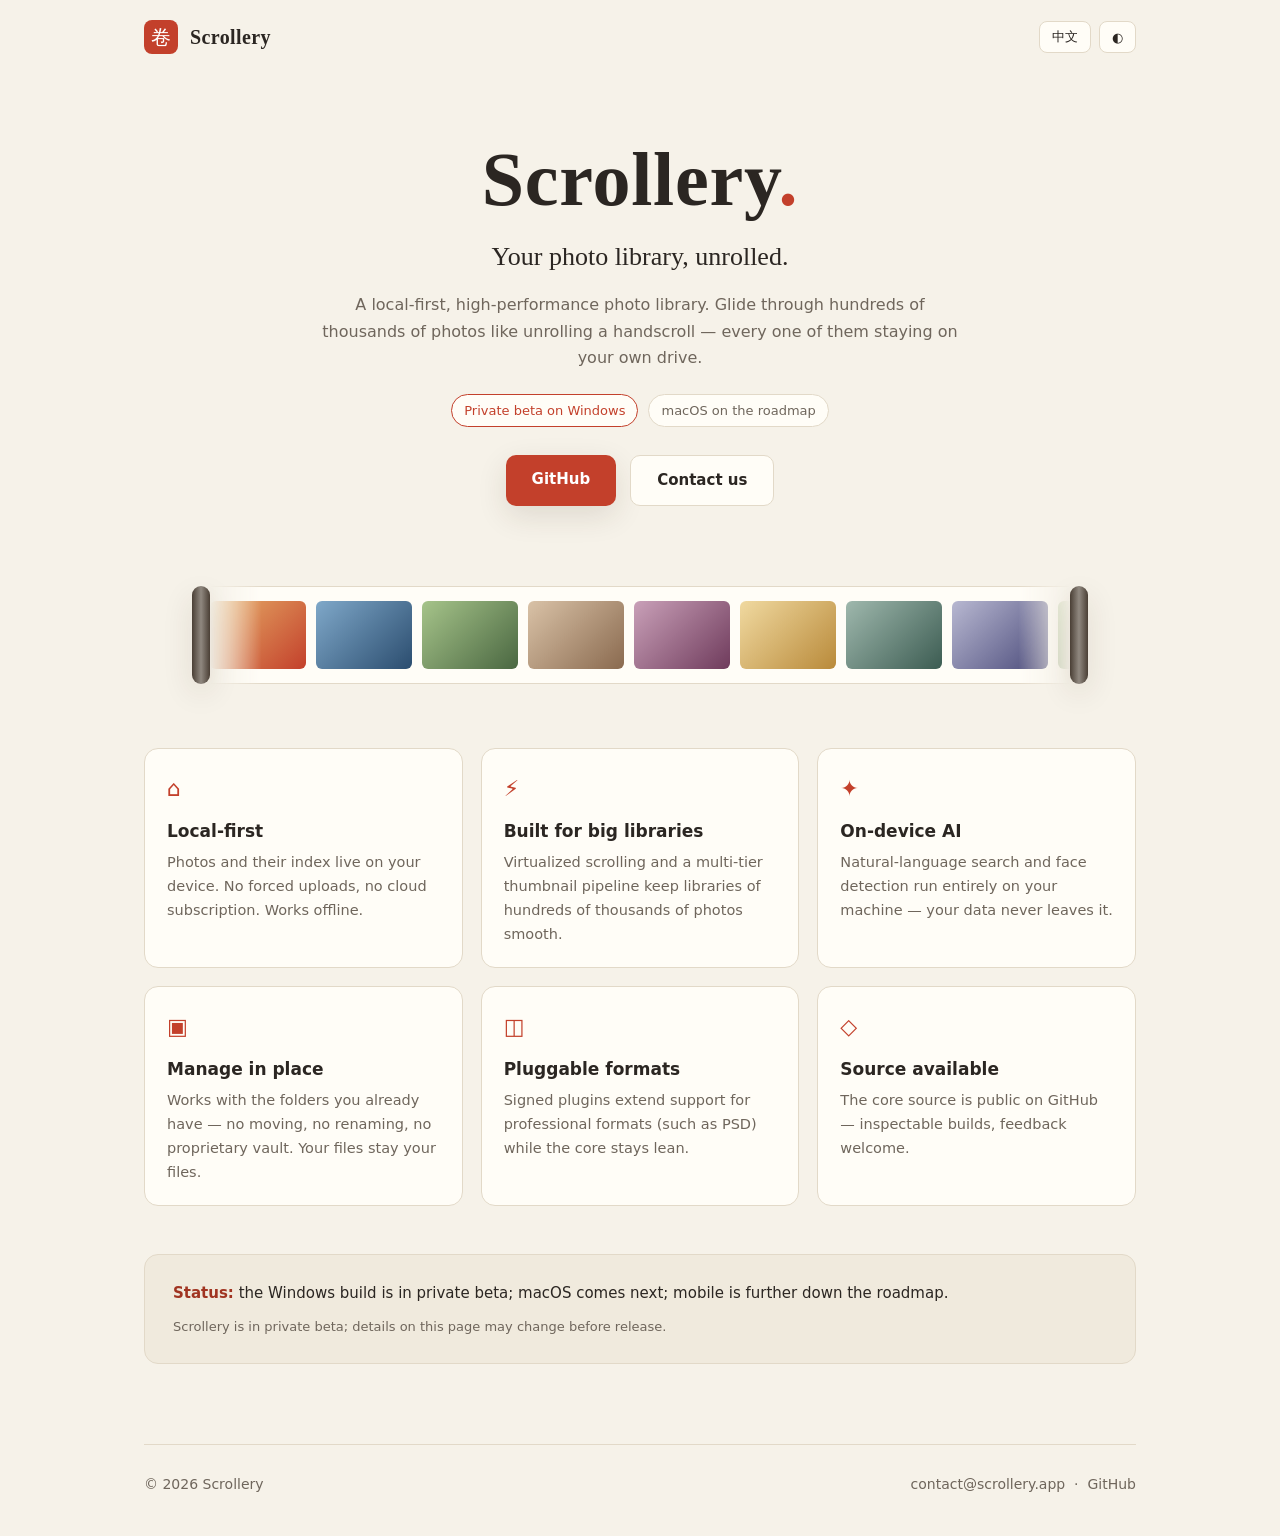
==== index.html @ cc27de90 "官网落地页 v1:单文件静态页(双主题/中英双语/零依赖零跟踪) Co-Authored-By: Claude Fable 5 <noreply@anthropic.com>" ====
<!doctype html>
<html lang="zh-CN" data-lang="zh">
<head>
<meta charset="utf-8">
<meta name="viewport" content="width=device-width, initial-scale=1">
<title>Scrollery — 本地优先的照片长卷 · Your photos, unrolled</title>
<meta name="description" content="Scrollery:本地优先的高性能照片管理工具,为数十万张照片而生。A local-first, high-performance photo library for Windows.">
<link rel="canonical" href="https://scrollery.app/">
<meta property="og:type" content="website">
<meta property="og:title" content="Scrollery">
<meta property="og:description" content="本地优先的高性能照片管理工具,为数十万张照片而生。A local-first, high-performance photo library for Windows.">
<meta property="og:url" content="https://scrollery.app/">
<link rel="icon" href="data:image/svg+xml,%3Csvg xmlns='http://www.w3.org/2000/svg' viewBox='0 0 64 64'%3E%3Crect width='64' height='64' rx='14' fill='%23c3402b'/%3E%3Ctext x='32' y='46' font-size='38' text-anchor='middle' fill='%23fff' font-family='serif'%3E%E5%8D%B7%3C/text%3E%3C/svg%3E">
<script>
/* 首帧前恢复主题与语言偏好,避免闪变(FOUC)。默认语言跟随浏览器。 */
(function () {
  try {
    var t = localStorage.getItem("scrollery-theme");
    if (t === "light" || t === "dark") document.documentElement.dataset.theme = t;
    var l = localStorage.getItem("scrollery-lang");
    if (l !== "zh" && l !== "en") {
      l = (navigator.language || "").toLowerCase().indexOf("zh") === 0 ? "zh" : "en";
    }
    document.documentElement.dataset.lang = l;
    document.documentElement.lang = l === "zh" ? "zh-CN" : "en";
  } catch (e) { /* 无 localStorage 时保持默认 */ }
})();
</script>
<style>
/* ── 主题变量:纸(亮)/ 墨(暗),朱砂为强调色 ─────────────────────── */
:root {
  --bg: #f6f2e9;
  --surface: #fffdf7;
  --surface-2: #f0eadd;
  --text: #2b2622;
  --muted: #6f665c;
  --accent: #c3402b;
  --accent-ink: #a03421;
  --line: #e2d9c8;
  --roller: #4a3f35;
  --shadow: 0 10px 30px rgba(60, 45, 25, .12);
}
@media (prefers-color-scheme: dark) {
  :root:not([data-theme="light"]) {
    --bg: #171310;
    --surface: #211b16;
    --surface-2: #2a231c;
    --text: #ece5da;
    --muted: #a49a8b;
    --accent: #e05a3a;
    --accent-ink: #f07b5c;
    --line: #383026;
    --roller: #0e0b09;
    --shadow: 0 10px 30px rgba(0, 0, 0, .45);
  }
}
:root[data-theme="dark"] {
  --bg: #171310;
  --surface: #211b16;
  --surface-2: #2a231c;
  --text: #ece5da;
  --muted: #a49a8b;
  --accent: #e05a3a;
  --accent-ink: #f07b5c;
  --line: #383026;
  --roller: #0e0b09;
  --shadow: 0 10px 30px rgba(0, 0, 0, .45);
}

* { box-sizing: border-box; margin: 0; padding: 0; }
html { scroll-behavior: smooth; }
body {
  background: var(--bg);
  color: var(--text);
  font-family: "Segoe UI", system-ui, -apple-system, "PingFang SC", "Microsoft YaHei", sans-serif;
  line-height: 1.65;
  -webkit-font-smoothing: antialiased;
}
.serif { font-family: "Palatino Linotype", Palatino, Georgia, "Songti SC", "SimSun", serif; }

/* 语言切换:整页双语共存,按根节点 data-lang 显隐 */
html[data-lang="zh"] [lang="en"] { display: none !important; }
html[data-lang="en"] [lang="zh-CN"] { display: none !important; }

.wrap { max-width: 1040px; margin: 0 auto; padding: 0 24px; }

/* ── 顶栏 ─────────────────────────────────────────────────────── */
header {
  display: flex; align-items: center; justify-content: space-between;
  padding: 20px 0;
}
.brand { display: flex; align-items: center; gap: 12px; text-decoration: none; color: var(--text); }
.seal {
  width: 34px; height: 34px; border-radius: 8px;
  background: var(--accent); color: #fff;
  display: grid; place-items: center;
  font-size: 20px; line-height: 1;
}
.brand b { font-size: 20px; letter-spacing: .02em; }
.controls { display: flex; gap: 8px; }
.ctl {
  border: 1px solid var(--line); background: var(--surface);
  color: var(--text); border-radius: 8px;
  padding: 6px 12px; font-size: 13px; cursor: pointer;
}
.ctl:hover { border-color: var(--accent); color: var(--accent); }

/* ── Hero ─────────────────────────────────────────────────────── */
.hero { padding: 64px 0 24px; text-align: center; }
.hero h1 {
  font-size: clamp(44px, 8vw, 76px);
  letter-spacing: .01em; line-height: 1.1;
}
.hero h1 .dot { color: var(--accent); }
.tagline { font-size: clamp(19px, 3vw, 26px); margin-top: 14px; color: var(--text); }
.sub { max-width: 640px; margin: 14px auto 0; color: var(--muted); font-size: 16px; }
.badges { margin-top: 22px; display: flex; gap: 10px; justify-content: center; flex-wrap: wrap; }
.badge {
  font-size: 13px; padding: 5px 12px; border-radius: 999px;
  border: 1px solid var(--line); background: var(--surface); color: var(--muted);
}
.badge.hot { border-color: var(--accent); color: var(--accent); }
.ctas { margin-top: 28px; display: flex; gap: 14px; justify-content: center; flex-wrap: wrap; }
.btn {
  display: inline-block; text-decoration: none; border-radius: 10px;
  padding: 12px 26px; font-size: 15px; font-weight: 600;
  transition: transform .12s ease;
}
.btn:hover { transform: translateY(-1px); }
.btn.primary { background: var(--accent); color: #fff; box-shadow: var(--shadow); }
.btn.ghost { border: 1px solid var(--line); color: var(--text); background: var(--surface); }
.btn.ghost:hover { border-color: var(--accent); color: var(--accent); }

/* ── 长卷装饰:两轴一纸,抽象色块作画心(非产品截图) ─────────────── */
.scroll-art { display: flex; align-items: stretch; gap: 0; margin: 56px auto 8px; max-width: 920px; padding: 0 12px; }
.roller {
  width: 18px; border-radius: 9px; flex: none;
  background: linear-gradient(90deg, var(--roller), color-mix(in srgb, var(--roller) 60%, #fff 12%), var(--roller));
  box-shadow: var(--shadow);
}
.paper {
  flex: 1; overflow: hidden; padding: 14px 0;
  background: var(--surface);
  border-top: 1px solid var(--line); border-bottom: 1px solid var(--line);
  -webkit-mask-image: linear-gradient(90deg, transparent, #000 6%, #000 94%, transparent);
          mask-image: linear-gradient(90deg, transparent, #000 6%, #000 94%, transparent);
}
.frames { display: flex; gap: 10px; width: max-content; animation: unroll 36s linear infinite; }
.frame { width: 96px; height: 68px; border-radius: 6px; flex: none; }
/* 抽象「照片」:八色温渐变,循环两份实现无缝滚动 */
.f1 { background: linear-gradient(135deg, #e8b26a, #c3402b); }
.f2 { background: linear-gradient(135deg, #7fa8c9, #2b4d6f); }
.f3 { background: linear-gradient(135deg, #a6c48a, #4a6741); }
.f4 { background: linear-gradient(135deg, #d9c2a7, #8a6a4f); }
.f5 { background: linear-gradient(135deg, #c9a0b8, #6f3b5c); }
.f6 { background: linear-gradient(135deg, #f0d9a0, #b98a3a); }
.f7 { background: linear-gradient(135deg, #9fb8ad, #3c5c52); }
.f8 { background: linear-gradient(135deg, #b8b8d1, #4a4a7a); }
@keyframes unroll { from { transform: translateX(0); } to { transform: translateX(-50%); } }
@media (prefers-reduced-motion: reduce) { .frames { animation: none; } }

/* ── 特性 ─────────────────────────────────────────────────────── */
section.features { padding: 56px 0 8px; }
.grid { display: grid; grid-template-columns: repeat(auto-fit, minmax(280px, 1fr)); gap: 18px; }
.card {
  background: var(--surface); border: 1px solid var(--line); border-radius: 14px;
  padding: 22px 22px 20px;
}
.card .ico { font-size: 22px; color: var(--accent); }
.card h3 { font-size: 17px; margin: 10px 0 6px; }
.card p { font-size: 14.5px; color: var(--muted); }

/* ── 路线图 & 诚实脚注 ────────────────────────────────────────── */
.roadmap {
  margin: 48px 0 0; padding: 26px 28px;
  background: var(--surface-2); border: 1px solid var(--line); border-radius: 14px;
  font-size: 15px;
}
.roadmap b { color: var(--accent-ink); }
.hedge { margin-top: 10px; font-size: 13px; color: var(--muted); }

/* ── 页脚 ─────────────────────────────────────────────────────── */
footer {
  margin-top: 72px; padding: 28px 0 40px;
  border-top: 1px solid var(--line);
  font-size: 14px; color: var(--muted);
  display: flex; justify-content: space-between; gap: 12px; flex-wrap: wrap;
}
footer a { color: var(--muted); text-decoration: none; }
footer a:hover { color: var(--accent); }
</style>
</head>
<body>
<div class="wrap">

<header>
  <a class="brand" href="/">
    <span class="seal serif" aria-hidden="true">卷</span>
    <b class="serif">Scrollery</b>
  </a>
  <nav class="controls" aria-label="Preferences">
    <button class="ctl" id="langBtn" type="button">EN</button>
    <button class="ctl" id="themeBtn" type="button" aria-label="Toggle theme">◐</button>
  </nav>
</header>

<main>
  <section class="hero">
    <h1 class="serif">Scrollery<span class="dot">.</span></h1>

    <p class="tagline serif" lang="zh-CN">铺开你的画卷</p>
    <p class="tagline serif" lang="en">Your photo library, unrolled.</p>

    <p class="sub" lang="zh-CN">本地优先的高性能照片管理工具。数十万张照片,如长卷般顺滑铺开——而每一张都留在你自己的硬盘上。</p>
    <p class="sub" lang="en">A local-first, high-performance photo library. Glide through hundreds of thousands of photos like unrolling a handscroll — every one of them staying on your own drive.</p>

    <div class="badges">
      <span class="badge hot" lang="zh-CN">Windows 内测进行中</span>
      <span class="badge hot" lang="en">Private beta on Windows</span>
      <span class="badge" lang="zh-CN">macOS 在路线图上</span>
      <span class="badge" lang="en">macOS on the roadmap</span>
    </div>

    <div class="ctas">
      <a class="btn primary" href="https://github.com/gfgjs/scrollery" rel="noopener">GitHub</a>
      <a class="btn ghost" href="mailto:contact@scrollery.app" lang="zh-CN">联系我们</a>
      <a class="btn ghost" href="mailto:contact@scrollery.app" lang="en">Contact us</a>
    </div>
  </section>

  <div class="scroll-art" aria-hidden="true">
    <div class="roller"></div>
    <div class="paper">
      <div class="frames">
        <div class="frame f1"></div><div class="frame f2"></div><div class="frame f3"></div><div class="frame f4"></div>
        <div class="frame f5"></div><div class="frame f6"></div><div class="frame f7"></div><div class="frame f8"></div>
        <div class="frame f3"></div><div class="frame f6"></div><div class="frame f1"></div><div class="frame f8"></div>
        <div class="frame f1"></div><div class="frame f2"></div><div class="frame f3"></div><div class="frame f4"></div>
        <div class="frame f5"></div><div class="frame f6"></div><div class="frame f7"></div><div class="frame f8"></div>
        <div class="frame f3"></div><div class="frame f6"></div><div class="frame f1"></div><div class="frame f8"></div>
      </div>
    </div>
    <div class="roller"></div>
  </div>

  <section class="features">
    <div class="grid">
      <div class="card">
        <div class="ico" aria-hidden="true">⌂</div>
        <h3 lang="zh-CN">本地优先</h3>
        <h3 lang="en">Local-first</h3>
        <p lang="zh-CN">照片与索引都存在你的设备上,不强制上传、没有云订阅。离线也能正常使用。</p>
        <p lang="en">Photos and their index live on your device. No forced uploads, no cloud subscription. Works offline.</p>
      </div>
      <div class="card">
        <div class="ico" aria-hidden="true">⚡</div>
        <h3 lang="zh-CN">为海量图库而生</h3>
        <h3 lang="en">Built for big libraries</h3>
        <p lang="zh-CN">虚拟滚动与多级缩略图管线,数十万张照片的图库依然顺滑流畅。</p>
        <p lang="en">Virtualized scrolling and a multi-tier thumbnail pipeline keep libraries of hundreds of thousands of photos smooth.</p>
      </div>
      <div class="card">
        <div class="ico" aria-hidden="true">✦</div>
        <h3 lang="zh-CN">本地 AI</h3>
        <h3 lang="en">On-device AI</h3>
        <p lang="zh-CN">自然语言搜索与人脸检测,模型全部在本机离线运行,数据不出门。</p>
        <p lang="en">Natural-language search and face detection run entirely on your machine — your data never leaves it.</p>
      </div>
      <div class="card">
        <div class="ico" aria-hidden="true">▣</div>
        <h3 lang="zh-CN">原地管理</h3>
        <h3 lang="en">Manage in place</h3>
        <p lang="zh-CN">直接管理你现有的文件夹,不搬动、不改名、不锁进私有库。你的文件始终是你的文件。</p>
        <p lang="en">Works with the folders you already have — no moving, no renaming, no proprietary vault. Your files stay your files.</p>
      </div>
      <div class="card">
        <div class="ico" aria-hidden="true">◫</div>
        <h3 lang="zh-CN">插件化格式</h3>
        <h3 lang="en">Pluggable formats</h3>
        <p lang="zh-CN">通过签名插件扩展专业格式支持(如 PSD),核心保持轻快。</p>
        <p lang="en">Signed plugins extend support for professional formats (such as PSD) while the core stays lean.</p>
      </div>
      <div class="card">
        <div class="ico" aria-hidden="true">◇</div>
        <h3 lang="zh-CN">代码公开</h3>
        <h3 lang="en">Source available</h3>
        <p lang="zh-CN">核心代码公开于 GitHub,构建过程可查验,欢迎围观与反馈。</p>
        <p lang="en">The core source is public on GitHub — inspectable builds, feedback welcome.</p>
      </div>
    </div>

    <div class="roadmap">
      <p lang="zh-CN"><b>现状:</b>Windows 版内测进行中;macOS 版本随后;移动端在更远的路线图上。</p>
      <p lang="en"><b>Status:</b> the Windows build is in private beta; macOS comes next; mobile is further down the roadmap.</p>
      <p class="hedge" lang="zh-CN">产品处于内测阶段,本页信息以正式发布为准。</p>
      <p class="hedge" lang="en">Scrollery is in private beta; details on this page may change before release.</p>
    </div>
  </section>
</main>

<footer>
  <span>© 2026 Scrollery</span>
  <span>
    <a href="mailto:contact@scrollery.app">contact@scrollery.app</a>
    &nbsp;·&nbsp;
    <a href="https://github.com/gfgjs/scrollery" rel="noopener">GitHub</a>
  </span>
</footer>

</div>

<script>
/* 主题与语言切换:写 localStorage,根节点属性驱动 CSS(无框架、无跟踪脚本) */
(function () {
  var root = document.documentElement;

  document.getElementById("themeBtn").addEventListener("click", function () {
    var dark = root.dataset.theme === "dark" ||
      (!root.dataset.theme && matchMedia("(prefers-color-scheme: dark)").matches);
    var next = dark ? "light" : "dark";
    root.dataset.theme = next;
    try { localStorage.setItem("scrollery-theme", next); } catch (e) {}
  });

  var langBtn = document.getElementById("langBtn");
  function paintLangBtn() { langBtn.textContent = root.dataset.lang === "zh" ? "EN" : "中文"; }
  langBtn.addEventListener("click", function () {
    var next = root.dataset.lang === "zh" ? "en" : "zh";
    root.dataset.lang = next;
    root.lang = next === "zh" ? "zh-CN" : "en";
    try { localStorage.setItem("scrollery-lang", next); } catch (e) {}
    paintLangBtn();
  });
  paintLangBtn();
})();
</script>
</body>
</html>
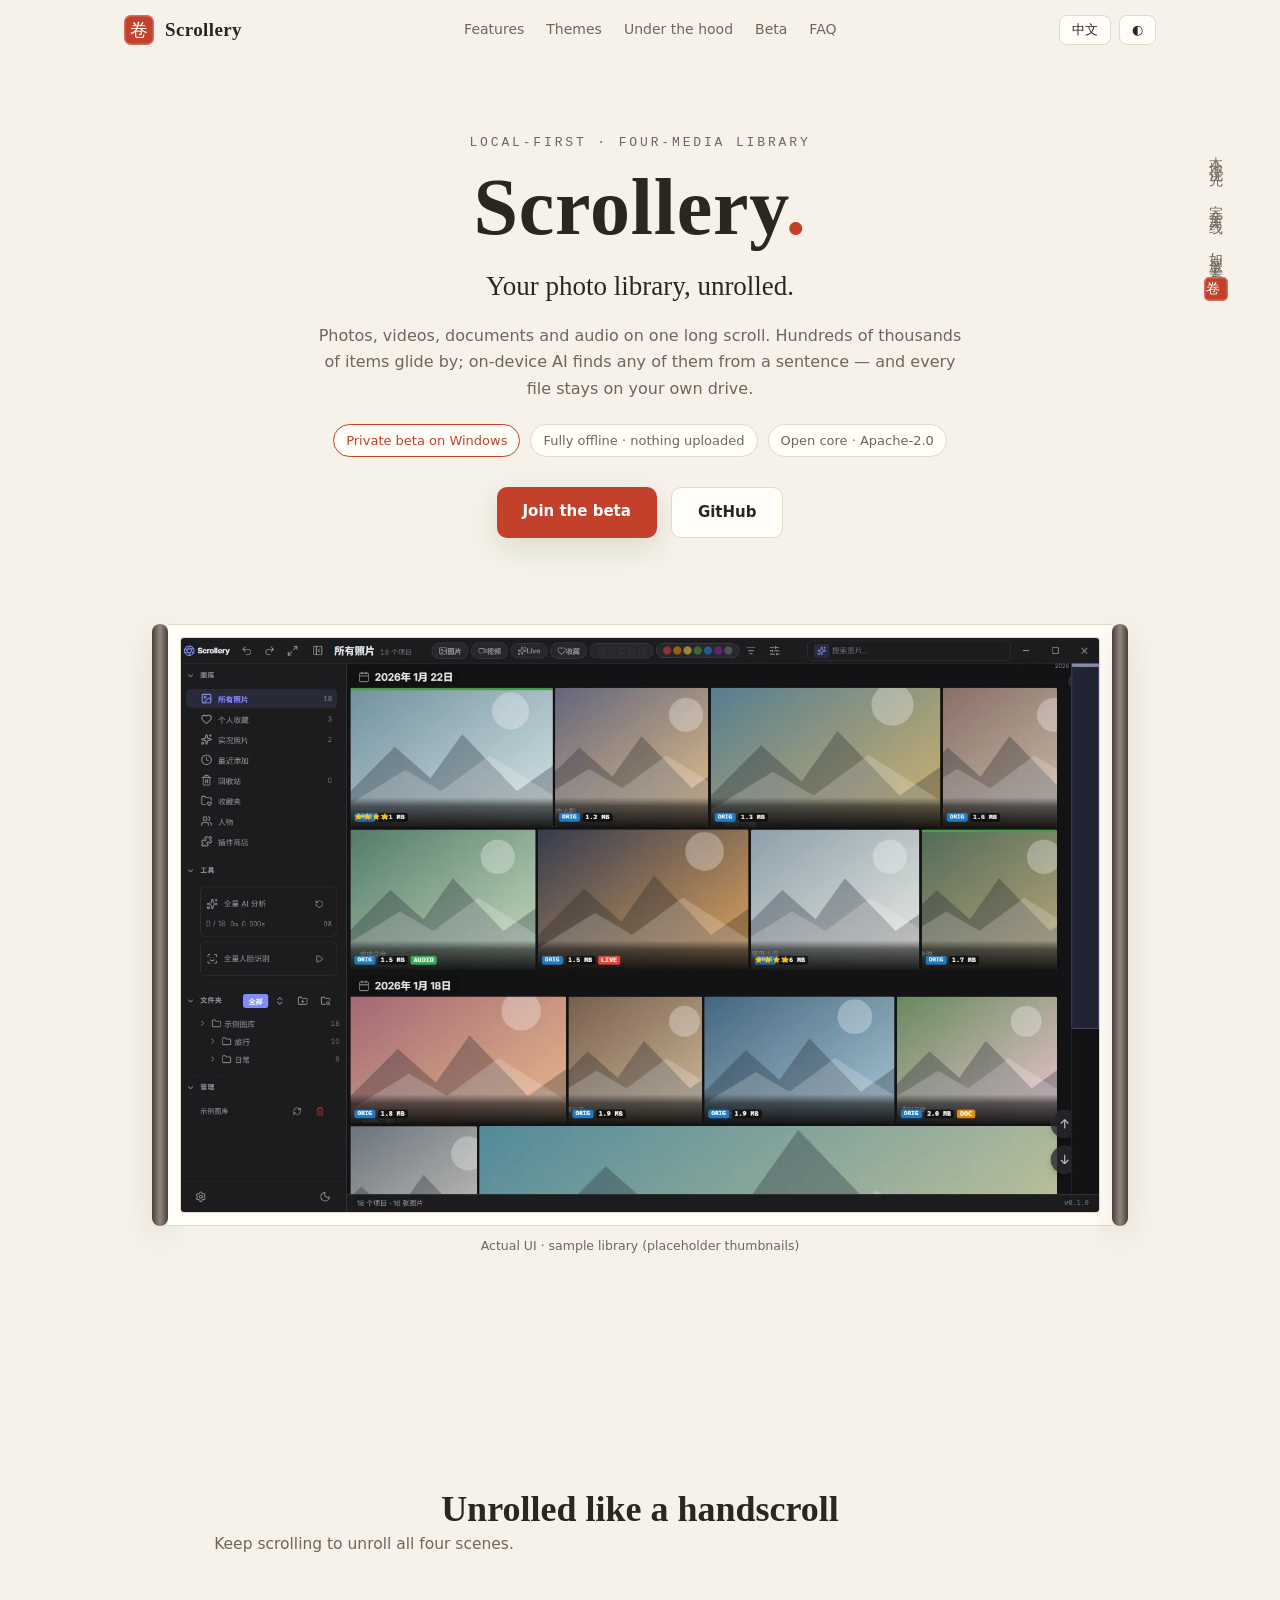
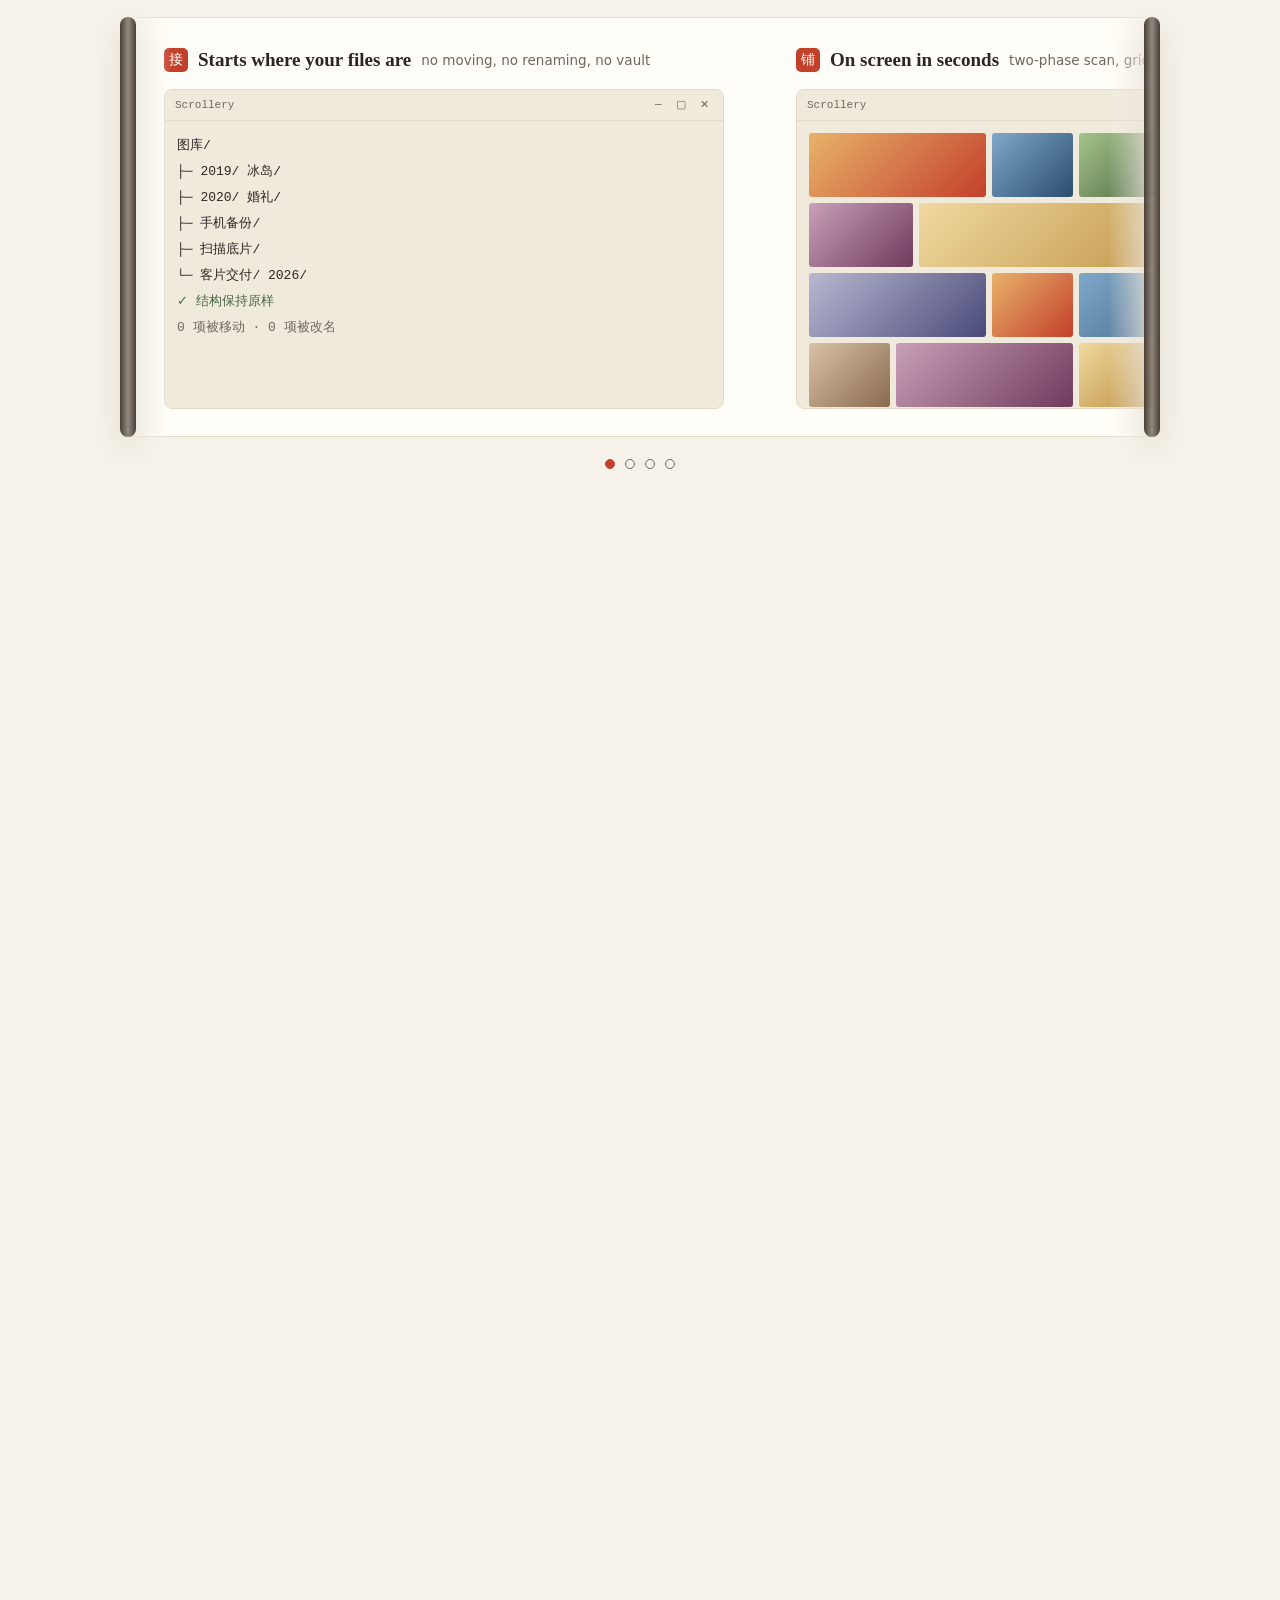
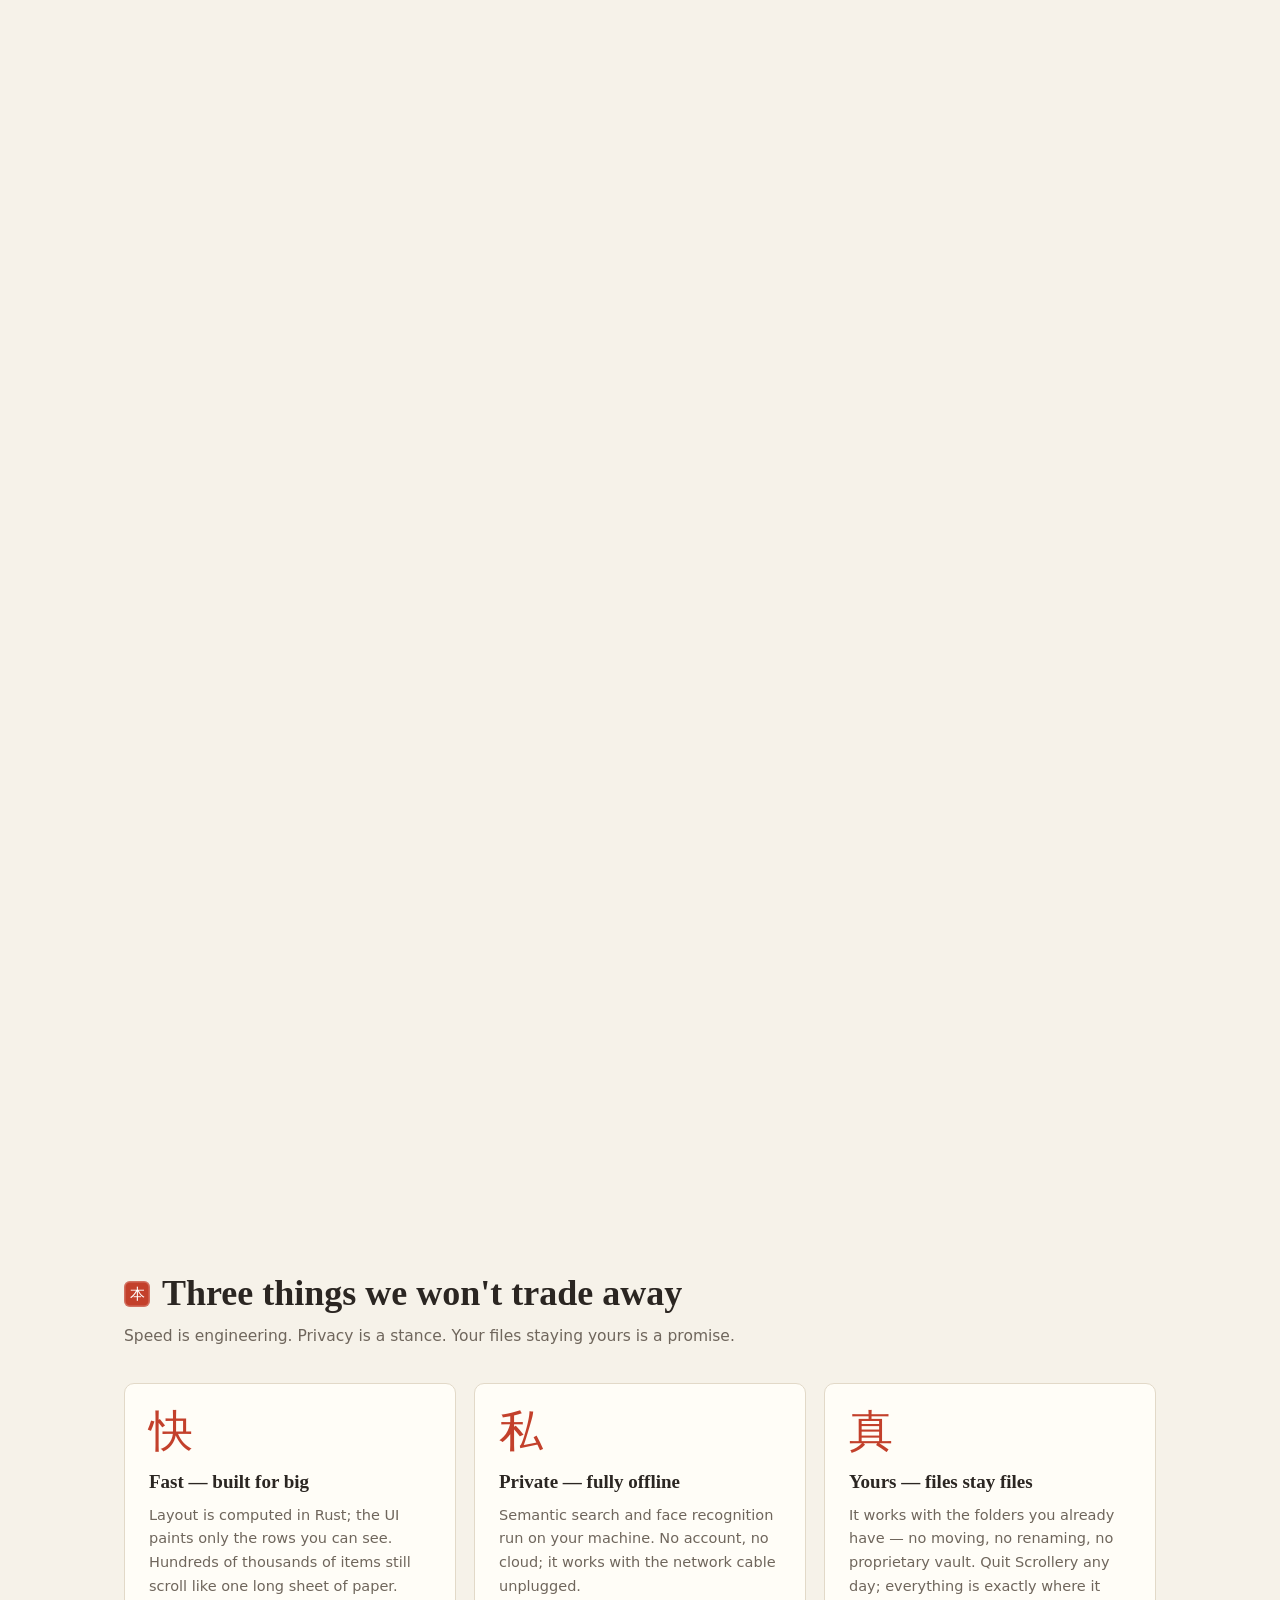
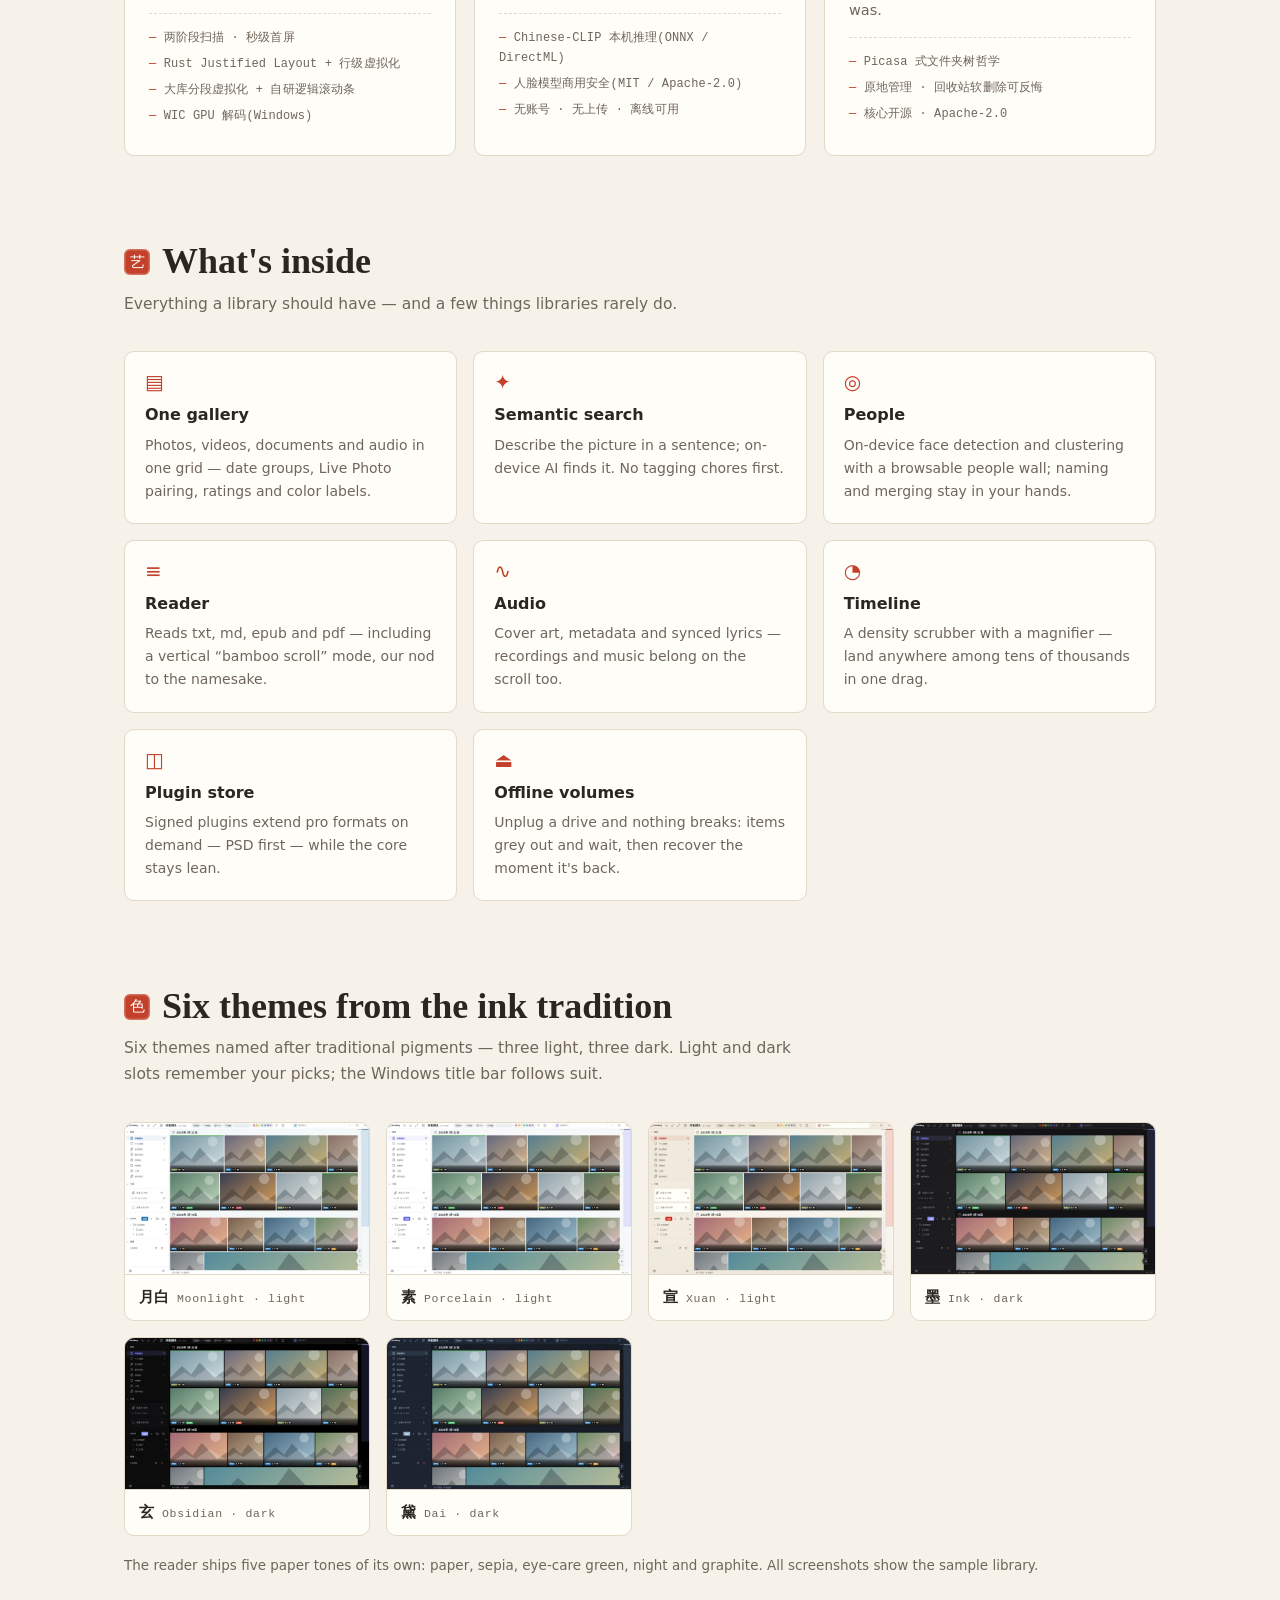
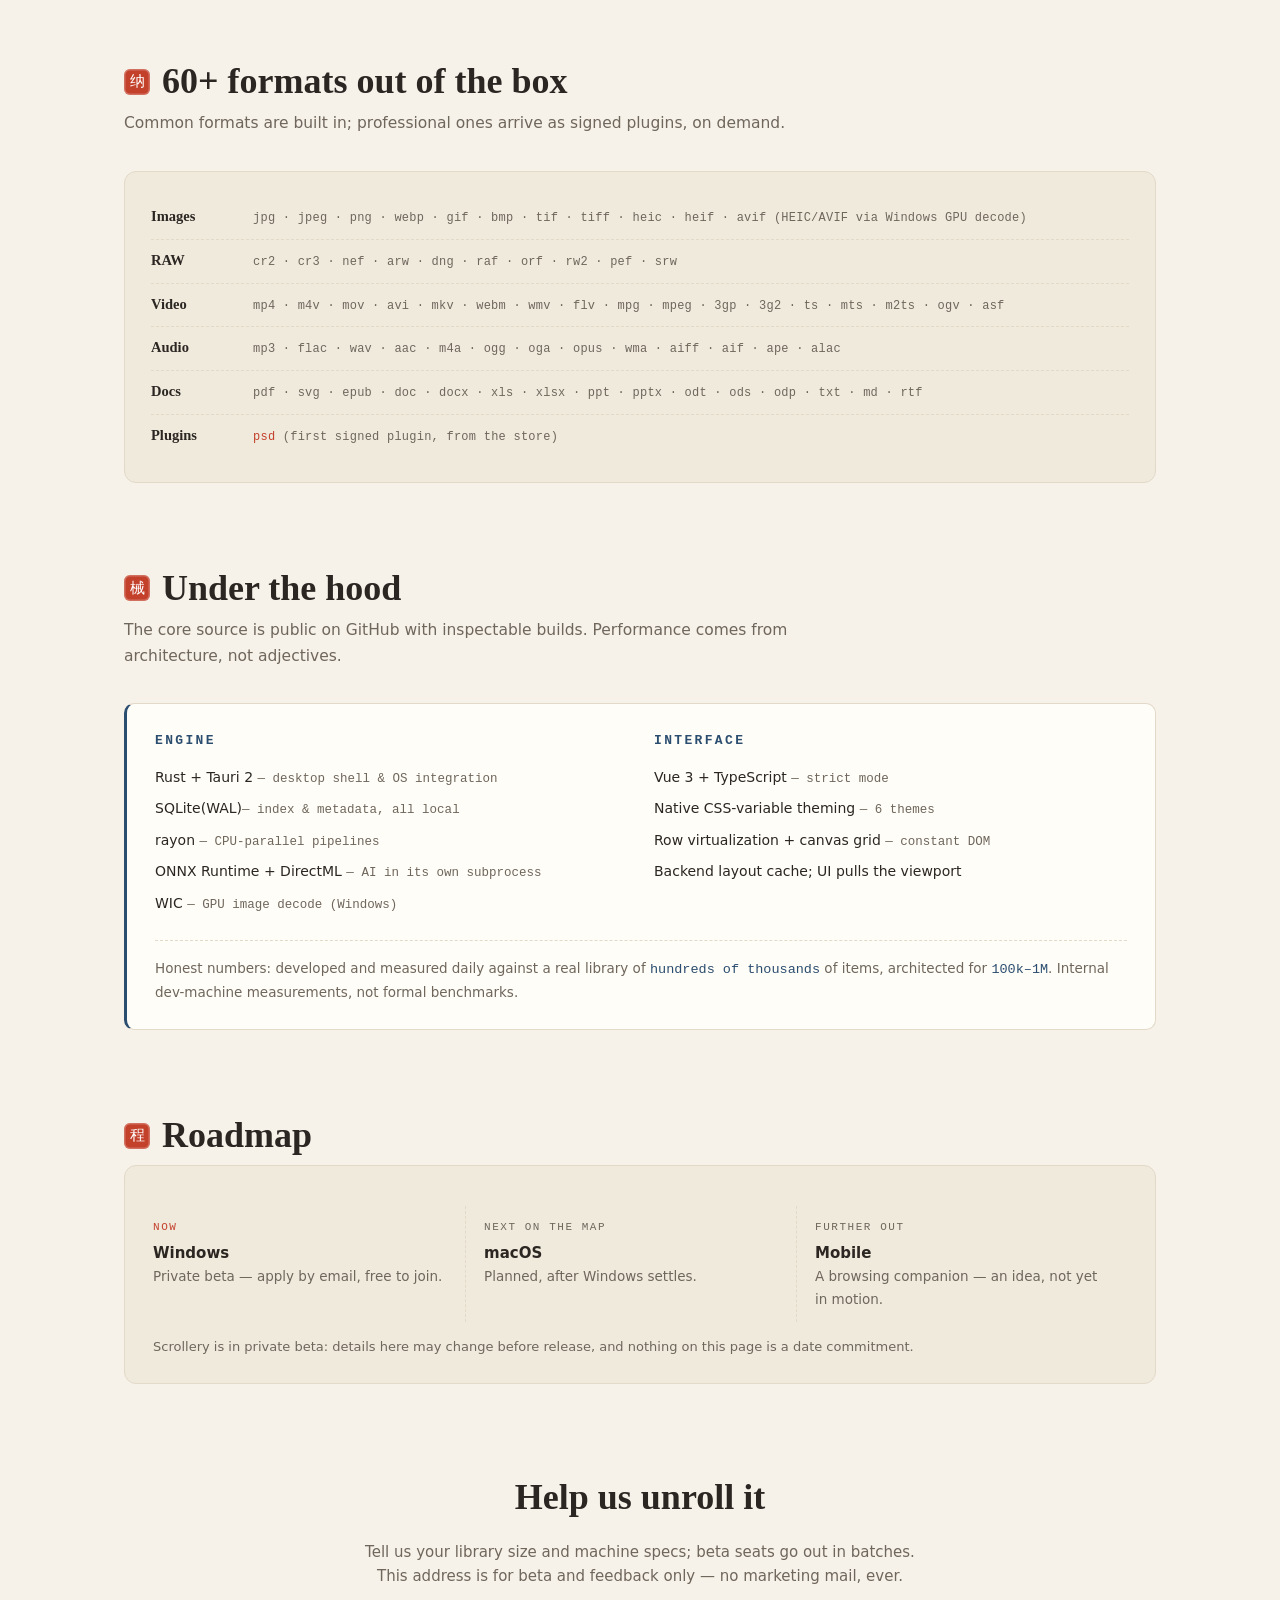
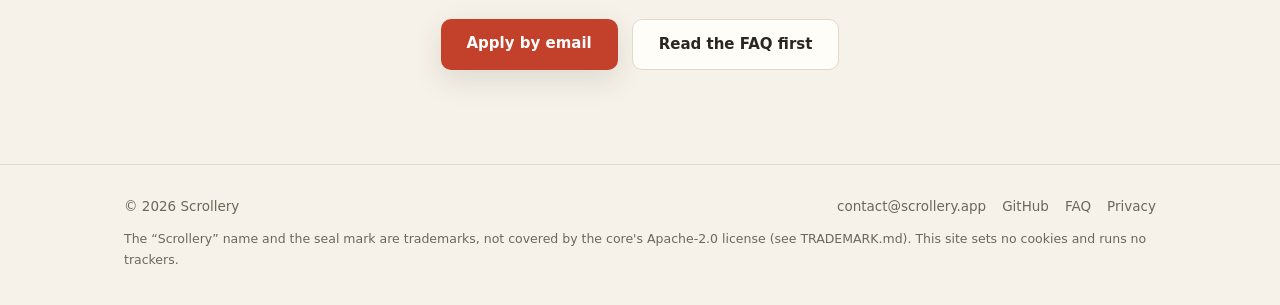
==== commit b97ad36e: "feat(官网v2): 手卷裱装多页静态站——四媒体定位/展卷签名段/真实截图/严格CSP - 定位升级:照片工具 → 本地优先四媒体资源库(图/视/文/音),口径钉「数十万张实测,面向十万~百万张设" ====
--- a/index.html
+++ b/index.html
@@ -3,336 +3,527 @@
 <head>
 <meta charset="utf-8">
 <meta name="viewport" content="width=device-width, initial-scale=1">
-<title>Scrollery — 本地优先的照片长卷 · Your photos, unrolled</title>
-<meta name="description" content="Scrollery:本地优先的高性能照片管理工具,为数十万张照片而生。A local-first, high-performance photo library for Windows.">
+<title>Scrollery 画卷 — 本地优先的四媒体资源库 · A local-first media library</title>
+<meta name="description" content="Scrollery(画卷):本地优先、完全离线的四媒体管理器——照片、视频、文档、音频。数十万张流畅画廊 + 本机 AI 语义搜索。A local-first, fully offline library for photos, videos, documents & audio.">
 <link rel="canonical" href="https://scrollery.app/">
 <meta property="og:type" content="website">
-<meta property="og:title" content="Scrollery">
-<meta property="og:description" content="本地优先的高性能照片管理工具,为数十万张照片而生。A local-first, high-performance photo library for Windows.">
+<meta property="og:site_name" content="Scrollery">
+<meta property="og:title" content="Scrollery 画卷 — 铺开你的画卷">
+<meta property="og:description" content="本地优先、完全离线的四媒体资源库。数十万张照片,如长卷般顺滑铺开。A local-first, fully offline media library — your photos, unrolled.">
 <meta property="og:url" content="https://scrollery.app/">
-<link rel="icon" href="data:image/svg+xml,%3Csvg xmlns='http://www.w3.org/2000/svg' viewBox='0 0 64 64'%3E%3Crect width='64' height='64' rx='14' fill='%23c3402b'/%3E%3Ctext x='32' y='46' font-size='38' text-anchor='middle' fill='%23fff' font-family='serif'%3E%E5%8D%B7%3C/text%3E%3C/svg%3E">
-<script>
-/* 首帧前恢复主题与语言偏好,避免闪变(FOUC)。默认语言跟随浏览器。 */
-(function () {
-  try {
-    var t = localStorage.getItem("scrollery-theme");
-    if (t === "light" || t === "dark") document.documentElement.dataset.theme = t;
-    var l = localStorage.getItem("scrollery-lang");
-    if (l !== "zh" && l !== "en") {
-      l = (navigator.language || "").toLowerCase().indexOf("zh") === 0 ? "zh" : "en";
+<meta property="og:image" content="https://scrollery.app/assets/og.png">
+<meta property="og:image:width" content="1200">
+<meta property="og:image:height" content="630">
+<meta property="og:locale" content="zh_CN">
+<meta property="og:locale:alternate" content="en_US">
+<meta name="twitter:card" content="summary_large_image">
+<meta name="theme-color" content="#f6f2e9" media="(prefers-color-scheme: light)">
+<meta name="theme-color" content="#171310" media="(prefers-color-scheme: dark)">
+<link rel="icon" href="/assets/favicon.svg" type="image/svg+xml">
+<link rel="apple-touch-icon" href="/assets/apple-touch-icon.png">
+<link rel="manifest" href="/site.webmanifest">
+<script src="/assets/boot.js"></script>
+<link rel="stylesheet" href="/assets/site.css">
+<script src="/assets/site.js" defer></script>
+<script type="application/ld+json">
+{
+  "@context": "https://schema.org",
+  "@graph": [
+    {
+      "@type": "SoftwareApplication",
+      "name": "Scrollery",
+      "alternateName": "画卷",
+      "operatingSystem": "Windows 10, Windows 11",
+      "applicationCategory": "MultimediaApplication",
+      "description": "本地优先、完全离线的四媒体资源管理器:照片、视频、文档、音频。A local-first, fully offline media asset manager for photos, videos, documents and audio.",
+      "url": "https://scrollery.app/",
+      "image": "https://scrollery.app/assets/og.png",
+      "sameAs": ["https://github.com/gfgjs/scrollery"]
+    },
+    {
+      "@type": "WebSite",
+      "name": "Scrollery",
+      "url": "https://scrollery.app/",
+      "inLanguage": ["zh-CN", "en"]
     }
-    document.documentElement.dataset.lang = l;
-    document.documentElement.lang = l === "zh" ? "zh-CN" : "en";
-  } catch (e) { /* 无 localStorage 时保持默认 */ }
-})();
+  ]
+}
 </script>
-<style>
-/* ── 主题变量:纸(亮)/ 墨(暗),朱砂为强调色 ─────────────────────── */
-:root {
-  --bg: #f6f2e9;
-  --surface: #fffdf7;
-  --surface-2: #f0eadd;
-  --text: #2b2622;
-  --muted: #6f665c;
-  --accent: #c3402b;
-  --accent-ink: #a03421;
-  --line: #e2d9c8;
-  --roller: #4a3f35;
-  --shadow: 0 10px 30px rgba(60, 45, 25, .12);
-}
-@media (prefers-color-scheme: dark) {
-  :root:not([data-theme="light"]) {
-    --bg: #171310;
-    --surface: #211b16;
-    --surface-2: #2a231c;
-    --text: #ece5da;
-    --muted: #a49a8b;
-    --accent: #e05a3a;
-    --accent-ink: #f07b5c;
-    --line: #383026;
-    --roller: #0e0b09;
-    --shadow: 0 10px 30px rgba(0, 0, 0, .45);
-  }
-}
-:root[data-theme="dark"] {
-  --bg: #171310;
-  --surface: #211b16;
-  --surface-2: #2a231c;
-  --text: #ece5da;
-  --muted: #a49a8b;
-  --accent: #e05a3a;
-  --accent-ink: #f07b5c;
-  --line: #383026;
-  --roller: #0e0b09;
-  --shadow: 0 10px 30px rgba(0, 0, 0, .45);
-}
-
-* { box-sizing: border-box; margin: 0; padding: 0; }
-html { scroll-behavior: smooth; }
-body {
-  background: var(--bg);
-  color: var(--text);
-  font-family: "Segoe UI", system-ui, -apple-system, "PingFang SC", "Microsoft YaHei", sans-serif;
-  line-height: 1.65;
-  -webkit-font-smoothing: antialiased;
-}
-.serif { font-family: "Palatino Linotype", Palatino, Georgia, "Songti SC", "SimSun", serif; }
-
-/* 语言切换:整页双语共存,按根节点 data-lang 显隐 */
-html[data-lang="zh"] [lang="en"] { display: none !important; }
-html[data-lang="en"] [lang="zh-CN"] { display: none !important; }
-
-.wrap { max-width: 1040px; margin: 0 auto; padding: 0 24px; }
-
-/* ── 顶栏 ─────────────────────────────────────────────────────── */
-header {
-  display: flex; align-items: center; justify-content: space-between;
-  padding: 20px 0;
-}
-.brand { display: flex; align-items: center; gap: 12px; text-decoration: none; color: var(--text); }
-.seal {
-  width: 34px; height: 34px; border-radius: 8px;
-  background: var(--accent); color: #fff;
-  display: grid; place-items: center;
-  font-size: 20px; line-height: 1;
-}
-.brand b { font-size: 20px; letter-spacing: .02em; }
-.controls { display: flex; gap: 8px; }
-.ctl {
-  border: 1px solid var(--line); background: var(--surface);
-  color: var(--text); border-radius: 8px;
-  padding: 6px 12px; font-size: 13px; cursor: pointer;
-}
-.ctl:hover { border-color: var(--accent); color: var(--accent); }
-
-/* ── Hero ─────────────────────────────────────────────────────── */
-.hero { padding: 64px 0 24px; text-align: center; }
-.hero h1 {
-  font-size: clamp(44px, 8vw, 76px);
-  letter-spacing: .01em; line-height: 1.1;
-}
-.hero h1 .dot { color: var(--accent); }
-.tagline { font-size: clamp(19px, 3vw, 26px); margin-top: 14px; color: var(--text); }
-.sub { max-width: 640px; margin: 14px auto 0; color: var(--muted); font-size: 16px; }
-.badges { margin-top: 22px; display: flex; gap: 10px; justify-content: center; flex-wrap: wrap; }
-.badge {
-  font-size: 13px; padding: 5px 12px; border-radius: 999px;
-  border: 1px solid var(--line); background: var(--surface); color: var(--muted);
-}
-.badge.hot { border-color: var(--accent); color: var(--accent); }
-.ctas { margin-top: 28px; display: flex; gap: 14px; justify-content: center; flex-wrap: wrap; }
-.btn {
-  display: inline-block; text-decoration: none; border-radius: 10px;
-  padding: 12px 26px; font-size: 15px; font-weight: 600;
-  transition: transform .12s ease;
-}
-.btn:hover { transform: translateY(-1px); }
-.btn.primary { background: var(--accent); color: #fff; box-shadow: var(--shadow); }
-.btn.ghost { border: 1px solid var(--line); color: var(--text); background: var(--surface); }
-.btn.ghost:hover { border-color: var(--accent); color: var(--accent); }
-
-/* ── 长卷装饰:两轴一纸,抽象色块作画心(非产品截图) ─────────────── */
-.scroll-art { display: flex; align-items: stretch; gap: 0; margin: 56px auto 8px; max-width: 920px; padding: 0 12px; }
-.roller {
-  width: 18px; border-radius: 9px; flex: none;
-  background: linear-gradient(90deg, var(--roller), color-mix(in srgb, var(--roller) 60%, #fff 12%), var(--roller));
-  box-shadow: var(--shadow);
-}
-.paper {
-  flex: 1; overflow: hidden; padding: 14px 0;
-  background: var(--surface);
-  border-top: 1px solid var(--line); border-bottom: 1px solid var(--line);
-  -webkit-mask-image: linear-gradient(90deg, transparent, #000 6%, #000 94%, transparent);
-          mask-image: linear-gradient(90deg, transparent, #000 6%, #000 94%, transparent);
-}
-.frames { display: flex; gap: 10px; width: max-content; animation: unroll 36s linear infinite; }
-.frame { width: 96px; height: 68px; border-radius: 6px; flex: none; }
-/* 抽象「照片」:八色温渐变,循环两份实现无缝滚动 */
-.f1 { background: linear-gradient(135deg, #e8b26a, #c3402b); }
-.f2 { background: linear-gradient(135deg, #7fa8c9, #2b4d6f); }
-.f3 { background: linear-gradient(135deg, #a6c48a, #4a6741); }
-.f4 { background: linear-gradient(135deg, #d9c2a7, #8a6a4f); }
-.f5 { background: linear-gradient(135deg, #c9a0b8, #6f3b5c); }
-.f6 { background: linear-gradient(135deg, #f0d9a0, #b98a3a); }
-.f7 { background: linear-gradient(135deg, #9fb8ad, #3c5c52); }
-.f8 { background: linear-gradient(135deg, #b8b8d1, #4a4a7a); }
-@keyframes unroll { from { transform: translateX(0); } to { transform: translateX(-50%); } }
-@media (prefers-reduced-motion: reduce) { .frames { animation: none; } }
-
-/* ── 特性 ─────────────────────────────────────────────────────── */
-section.features { padding: 56px 0 8px; }
-.grid { display: grid; grid-template-columns: repeat(auto-fit, minmax(280px, 1fr)); gap: 18px; }
-.card {
-  background: var(--surface); border: 1px solid var(--line); border-radius: 14px;
-  padding: 22px 22px 20px;
-}
-.card .ico { font-size: 22px; color: var(--accent); }
-.card h3 { font-size: 17px; margin: 10px 0 6px; }
-.card p { font-size: 14.5px; color: var(--muted); }
-
-/* ── 路线图 & 诚实脚注 ────────────────────────────────────────── */
-.roadmap {
-  margin: 48px 0 0; padding: 26px 28px;
-  background: var(--surface-2); border: 1px solid var(--line); border-radius: 14px;
-  font-size: 15px;
-}
-.roadmap b { color: var(--accent-ink); }
-.hedge { margin-top: 10px; font-size: 13px; color: var(--muted); }
-
-/* ── 页脚 ─────────────────────────────────────────────────────── */
-footer {
-  margin-top: 72px; padding: 28px 0 40px;
-  border-top: 1px solid var(--line);
-  font-size: 14px; color: var(--muted);
-  display: flex; justify-content: space-between; gap: 12px; flex-wrap: wrap;
-}
-footer a { color: var(--muted); text-decoration: none; }
-footer a:hover { color: var(--accent); }
-</style>
 </head>
 <body>
-<div class="wrap">
-
-<header>
-  <a class="brand" href="/">
-    <span class="seal serif" aria-hidden="true">卷</span>
-    <b class="serif">Scrollery</b>
-  </a>
-  <nav class="controls" aria-label="Preferences">
-    <button class="ctl" id="langBtn" type="button">EN</button>
-    <button class="ctl" id="themeBtn" type="button" aria-label="Toggle theme">◐</button>
-  </nav>
+
+<header class="site-head">
+  <div class="wrap head-row">
+    <a class="brand" href="/">
+      <span class="seal-mini" aria-hidden="true">卷</span>
+      <span class="brand-name">Scrollery</span>
+    </a>
+    <nav class="head-nav" aria-label="站点导航 Site">
+      <a href="/#features"><span lang="zh-CN">特性</span><span lang="en">Features</span></a>
+      <a href="/#themes"><span lang="zh-CN">主题</span><span lang="en">Themes</span></a>
+      <a href="/#tech"><span lang="zh-CN">技术</span><span lang="en">Under the hood</span></a>
+      <a href="/#join"><span lang="zh-CN">内测</span><span lang="en">Beta</span></a>
+      <a href="/faq">FAQ</a>
+    </nav>
+    <div class="controls">
+      <button class="ctl" id="langBtn" type="button">EN</button>
+      <button class="ctl" id="themeBtn" type="button" aria-label="切换明暗主题 Toggle theme">◐</button>
+    </div>
+  </div>
 </header>
 
 <main>
+
+  <!-- ── 引首 ── -->
   <section class="hero">
-    <h1 class="serif">Scrollery<span class="dot">.</span></h1>
-
-    <p class="tagline serif" lang="zh-CN">铺开你的画卷</p>
-    <p class="tagline serif" lang="en">Your photo library, unrolled.</p>
-
-    <p class="sub" lang="zh-CN">本地优先的高性能照片管理工具。数十万张照片,如长卷般顺滑铺开——而每一张都留在你自己的硬盘上。</p>
-    <p class="sub" lang="en">A local-first, high-performance photo library. Glide through hundreds of thousands of photos like unrolling a handscroll — every one of them staying on your own drive.</p>
-
-    <div class="badges">
-      <span class="badge hot" lang="zh-CN">Windows 内测进行中</span>
-      <span class="badge hot" lang="en">Private beta on Windows</span>
-      <span class="badge" lang="zh-CN">macOS 在路线图上</span>
-      <span class="badge" lang="en">macOS on the roadmap</span>
-    </div>
-
-    <div class="ctas">
-      <a class="btn primary" href="https://github.com/gfgjs/scrollery" rel="noopener">GitHub</a>
-      <a class="btn ghost" href="mailto:contact@scrollery.app" lang="zh-CN">联系我们</a>
-      <a class="btn ghost" href="mailto:contact@scrollery.app" lang="en">Contact us</a>
-    </div>
-  </section>
-
-  <div class="scroll-art" aria-hidden="true">
-    <div class="roller"></div>
-    <div class="paper">
-      <div class="frames">
-        <div class="frame f1"></div><div class="frame f2"></div><div class="frame f3"></div><div class="frame f4"></div>
-        <div class="frame f5"></div><div class="frame f6"></div><div class="frame f7"></div><div class="frame f8"></div>
-        <div class="frame f3"></div><div class="frame f6"></div><div class="frame f1"></div><div class="frame f8"></div>
-        <div class="frame f1"></div><div class="frame f2"></div><div class="frame f3"></div><div class="frame f4"></div>
-        <div class="frame f5"></div><div class="frame f6"></div><div class="frame f7"></div><div class="frame f8"></div>
-        <div class="frame f3"></div><div class="frame f6"></div><div class="frame f1"></div><div class="frame f8"></div>
-      </div>
-    </div>
-    <div class="roller"></div>
+    <div class="wrap">
+      <p class="hero-eyebrow"><span lang="zh-CN">本地优先 · 四媒体资源库</span><span lang="en">Local-first · Four-media library</span></p>
+      <h1 class="hero-title">Scrollery<span class="tdot">.</span></h1>
+
+      <p class="tagline" lang="zh-CN">铺开你的画卷</p>
+      <p class="tagline" lang="en">Your photo library, unrolled.</p>
+
+      <p class="sub" lang="zh-CN">照片、视频、文档、音频,收在同一幅长卷里。数十万张顺滑铺开,本机 AI 一句话找到——而每一个文件,都留在你自己的硬盘上。</p>
+      <p class="sub" lang="en">Photos, videos, documents and audio on one long scroll. Hundreds of thousands of items glide by; on-device AI finds any of them from a sentence — and every file stays on your own drive.</p>
+
+      <div class="badges">
+        <span class="badge hot" lang="zh-CN">Windows 内测进行中</span>
+        <span class="badge hot" lang="en">Private beta on Windows</span>
+        <span class="badge" lang="zh-CN">完全离线 · 零上云</span>
+        <span class="badge" lang="en">Fully offline · nothing uploaded</span>
+        <span class="badge" lang="zh-CN">核心开源 · Apache-2.0</span>
+        <span class="badge" lang="en">Open core · Apache-2.0</span>
+      </div>
+
+      <div class="ctas">
+        <a class="btn primary" href="mailto:contact@scrollery.app?subject=Scrollery%20%E5%86%85%E6%B5%8B%E7%94%B3%E8%AF%B7%20%2F%20Beta%20request"><span lang="zh-CN">加入内测</span><span lang="en">Join the beta</span></a>
+        <a class="btn ghost" href="https://github.com/gfgjs/scrollery" rel="noopener">GitHub</a>
+      </div>
+    </div>
+    <aside class="colophon" aria-hidden="true">
+      <span>本地优先 · 完全离线 · 如展手卷</span>
+      <span class="seal-mini seal-stamp">卷</span>
+    </aside>
+  </section>
+
+  <!-- ── 画心:界面实拍 ── -->
+  <figure class="scrollframe">
+    <div class="scrollframe-row">
+      <div class="roller" aria-hidden="true"></div>
+      <div class="paper-shot">
+        <img src="/assets/shots/hero-gallery-ink.webp" alt="Scrollery 画廊界面(墨主题,示例图库)/ Scrollery gallery view, Ink theme, sample library" width="1440" height="900" fetchpriority="high">
+      </div>
+      <div class="roller" aria-hidden="true"></div>
+    </div>
+    <figcaption class="shot-note">
+      <span lang="zh-CN">界面实拍 · 示例图库(缩略图为占位示意)</span>
+      <span lang="en">Actual UI · sample library (placeholder thumbnails)</span>
+    </figcaption>
+  </figure>
+
+  <!-- ── 展卷:滚动驱动的手卷四景 ── -->
+  <section class="unroll" aria-label="手卷四景 Four scenes">
+    <div class="unroll-stage">
+      <div class="unroll-head">
+        <h2 class="sec-title"><span lang="zh-CN">把照片铺成一幅画卷</span><span lang="en">Unrolled like a handscroll</span></h2>
+        <p class="sec-lead" lang="zh-CN">继续向下滚动,展开四景。</p>
+        <p class="sec-lead" lang="en">Keep scrolling to unroll all four scenes.</p>
+      </div>
+      <div class="unroll-viewport">
+        <div class="roller left" aria-hidden="true"></div>
+        <div class="roller right" aria-hidden="true"></div>
+        <div class="unroll-paper">
+          <div class="unroll-track">
+
+            <div class="scene">
+              <div class="scene-label">
+                <span class="seal-chip" aria-hidden="true">接</span>
+                <span class="t"><span lang="zh-CN">原样接入</span><span lang="en">Starts where your files are</span></span>
+                <span class="d"><span lang="zh-CN">不搬移 · 不改名 · 不锁库</span><span lang="en">no moving, no renaming, no vault</span></span>
+              </div>
+              <div class="shot" role="img" aria-label="界面示意:文件夹树保持原样 Illustration: your folder tree, untouched">
+                <div class="shot-bar" aria-hidden="true"><span>Scrollery</span><span class="win">─ ▢ ✕</span></div>
+                <div class="shot-body" aria-hidden="true">
+<pre class="mock-tree">
+图库/
+├─ 2019/ 冰岛/
+├─ 2020/ 婚礼/
+├─ 手机备份/
+├─ 扫描底片/
+└─ 客片交付/ 2026/
+<span class="keep">✓ 结构保持原样</span>
+<span class="dim">0 项被移动 · 0 项被改名</span></pre>
+        </div>
+      </div>
+            </div>
+
+            <div class="scene">
+              <div class="scene-label">
+                <span class="seal-chip" aria-hidden="true">铺</span>
+                <span class="t"><span lang="zh-CN">秒级铺开</span><span lang="en">On screen in seconds</span></span>
+                <span class="d"><span lang="zh-CN">两阶段扫描,先见网格</span><span lang="en">two-phase scan, grid first</span></span>
+              </div>
+              <div class="shot" role="img" aria-label="界面示意:两端对齐照片网格 Illustration: justified photo grid">
+                <div class="shot-bar" aria-hidden="true"><span>Scrollery</span><span class="win">─ ▢ ✕</span></div>
+                <div class="shot-body" aria-hidden="true">
+                  <div class="jrow"><div class="ph f1 w2"></div><div class="ph f2"></div><div class="ph f3"></div><div class="ph f4 w2"></div></div>
+                  <div class="jrow"><div class="ph f5"></div><div class="ph f6 w3"></div><div class="ph f7"></div></div>
+                  <div class="jrow"><div class="ph f8 w2"></div><div class="ph f1"></div><div class="ph f2 w2"></div><div class="ph f3"></div></div>
+                  <div class="jrow"><div class="ph f4"></div><div class="ph f5 w2"></div><div class="ph f6"></div><div class="ph f7 w2"></div></div>
+                </div>
+              </div>
+            </div>
+
+            <div class="scene">
+              <div class="scene-label">
+                <span class="seal-chip" aria-hidden="true">寻</span>
+                <span class="t"><span lang="zh-CN">一句话找到</span><span lang="en">Found from a sentence</span></span>
+                <span class="d"><span lang="zh-CN">中文语义搜索,全程本机</span><span lang="en">semantic search, fully on-device</span></span>
+              </div>
+              <div class="shot shot-search" role="img" aria-label="界面示意:语义搜索命中高亮 Illustration: semantic search highlighting matches">
+                <div class="shot-bar" aria-hidden="true"><span>Scrollery</span><span class="win">─ ▢ ✕</span></div>
+                <div class="shot-body" aria-hidden="true">
+                  <div class="searchbar"><span>海边 日落</span><span class="hint">AI · 本机</span></div>
+                  <div class="jrow"><div class="ph f2"></div><div class="ph f1 w2 hit"></div><div class="ph f3"></div><div class="ph f6 hit"></div></div>
+                  <div class="jrow"><div class="ph f4 w2"></div><div class="ph f1 hit"></div><div class="ph f7 w2"></div></div>
+                  <div class="jrow"><div class="ph f8"></div><div class="ph f5 w2"></div><div class="ph f6 w2 hit"></div><div class="ph f2"></div></div>
+                </div>
+              </div>
+            </div>
+
+            <div class="scene">
+              <div class="scene-label">
+                <span class="seal-chip" aria-hidden="true">游</span>
+                <span class="t"><span lang="zh-CN">沿时间漫游</span><span lang="en">Wander along time</span></span>
+                <span class="d"><span lang="zh-CN">密度时间轴,一拖到位</span><span lang="en">density scrubber, land anywhere</span></span>
+              </div>
+              <div class="shot" role="img" aria-label="界面示意:时间轴密度带 Illustration: timeline density scrubber">
+                <div class="shot-bar" aria-hidden="true"><span>Scrollery</span><span class="win">─ ▢ ✕</span></div>
+                <div class="shot-body" aria-hidden="true">
+                  <div class="tl-ruler"><span>2019</span><span>2021</span><span>2023</span><span>2026</span></div>
+                  <div class="tl-bars">
+                    <div class="tl-bar tlh2"></div><div class="tl-bar tlh4"></div><div class="tl-bar tlh3"></div><div class="tl-bar tlh6"></div>
+                    <div class="tl-bar tlh8 hot"></div><div class="tl-bar tlh5"></div><div class="tl-bar tlh2"></div><div class="tl-bar tlh3"></div>
+                    <div class="tl-bar tlh5"></div><div class="tl-bar tlh7"></div><div class="tl-bar tlh4"></div><div class="tl-bar tlh1"></div>
+                    <div class="tl-bar tlh3"></div><div class="tl-bar tlh6"></div><div class="tl-bar tlh4"></div><div class="tl-bar tlh2"></div>
+                  </div>
+                  <div class="jrow"><div class="ph f6 w2"></div><div class="ph f2"></div><div class="ph f1 w2"></div><div class="ph f7"></div></div>
+                  <div class="jrow"><div class="ph f3"></div><div class="ph f4 w2"></div><div class="ph f8"></div><div class="ph f5"></div></div>
+                </div>
+              </div>
+            </div>
+
+          </div>
+        </div>
+      </div>
+      <div class="unroll-dots" role="group" aria-label="四景导航 Scene navigation">
+        <button class="dot" type="button" aria-label="第一景:原样接入 Scene 1" aria-current="true"></button>
+        <button class="dot" type="button" aria-label="第二景:秒级铺开 Scene 2" aria-current="false"></button>
+        <button class="dot" type="button" aria-label="第三景:一句话找到 Scene 3" aria-current="false"></button>
+        <button class="dot" type="button" aria-label="第四景:沿时间漫游 Scene 4" aria-current="false"></button>
+      </div>
+    </div>
+  </section>
+
+  <!-- ── 三柱 ── -->
+  <section class="sec" id="pillars">
+    <div class="wrap">
+      <div class="sec-head">
+        <span class="seal-chip" aria-hidden="true">本</span>
+        <h2 class="sec-title"><span lang="zh-CN">三个立身之本</span><span lang="en">Three things we won't trade away</span></h2>
+      </div>
+      <p class="sec-lead" lang="zh-CN">快,是工程;私,是立场;文件是你的,是承诺。</p>
+      <p class="sec-lead" lang="en">Speed is engineering. Privacy is a stance. Your files staying yours is a promise.</p>
+
+      <div class="pillar-grid">
+        <div class="pillar">
+          <div class="pillar-glyph" aria-hidden="true">快</div>
+          <h3 class="pillar-title"><span lang="zh-CN">生来为海量</span><span lang="en">Fast — built for big</span></h3>
+          <p class="pillar-text" lang="zh-CN">布局在 Rust 后端算好,前端只画看得见的那几行。数十万张的图库,滚起来依然像一张长卷。</p>
+          <p class="pillar-text" lang="en">Layout is computed in Rust; the UI paints only the rows you can see. Hundreds of thousands of items still scroll like one long sheet of paper.</p>
+          <ul class="spec" aria-label="性能要点 Performance notes">
+            <li>两阶段扫描 · 秒级首屏</li>
+            <li>Rust Justified Layout + 行级虚拟化</li>
+            <li>大库分段虚拟化 + 自研逻辑滚动条</li>
+            <li>WIC GPU 解码(Windows)</li>
+          </ul>
+        </div>
+        <div class="pillar">
+          <div class="pillar-glyph" aria-hidden="true">私</div>
+          <h3 class="pillar-title"><span lang="zh-CN">完全离线</span><span lang="en">Private — fully offline</span></h3>
+          <p class="pillar-text" lang="zh-CN">语义搜索与人脸识别都在你的机器上推理。没有账号,没有云端,断网照常工作。</p>
+          <p class="pillar-text" lang="en">Semantic search and face recognition run on your machine. No account, no cloud; it works with the network cable unplugged.</p>
+          <ul class="spec" aria-label="隐私要点 Privacy notes">
+            <li>Chinese-CLIP 本机推理(ONNX / DirectML)</li>
+            <li>人脸模型商用安全(MIT / Apache-2.0)</li>
+            <li>无账号 · 无上传 · 离线可用</li>
+          </ul>
+        </div>
+        <div class="pillar">
+          <div class="pillar-glyph" aria-hidden="true">真</div>
+          <h3 class="pillar-title"><span lang="zh-CN">文件始终是你的</span><span lang="en">Yours — files stay files</span></h3>
+          <p class="pillar-text" lang="zh-CN">沿用你已有的文件夹,不搬移、不改名、不锁进私有库。哪天你不用 Scrollery 了,一切原样还在。</p>
+          <p class="pillar-text" lang="en">It works with the folders you already have — no moving, no renaming, no proprietary vault. Quit Scrollery any day; everything is exactly where it was.</p>
+          <ul class="spec" aria-label="数据主权要点 Ownership notes">
+            <li>Picasa 式文件夹树哲学</li>
+            <li>原地管理 · 回收站软删除可反悔</li>
+            <li>核心开源 · Apache-2.0</li>
+          </ul>
+        </div>
+      </div>
+    </div>
+  </section>
+
+  <!-- ── 特性 ── -->
+  <section class="sec" id="features">
+    <div class="wrap">
+      <div class="sec-head">
+        <span class="seal-chip" aria-hidden="true">艺</span>
+        <h2 class="sec-title"><span lang="zh-CN">卷中诸艺</span><span lang="en">What's inside</span></h2>
+      </div>
+      <p class="sec-lead" lang="zh-CN">一座图库该有的,和一座图库不常有的。</p>
+      <p class="sec-lead" lang="en">Everything a library should have — and a few things libraries rarely do.</p>
+
+      <div class="card-grid">
+        <div class="card">
+          <div class="card-ico" aria-hidden="true">▤</div>
+          <h3 class="card-title"><span lang="zh-CN">统一画廊</span><span lang="en">One gallery</span></h3>
+          <p class="card-text" lang="zh-CN">图、视、文、音同在一张网格:日期分组、Live Photo 配对、评分与色标。</p>
+          <p class="card-text" lang="en">Photos, videos, documents and audio in one grid — date groups, Live Photo pairing, ratings and color labels.</p>
+        </div>
+        <div class="card">
+          <div class="card-ico" aria-hidden="true">✦</div>
+          <h3 class="card-title"><span lang="zh-CN">语义搜索</span><span lang="en">Semantic search</span></h3>
+          <p class="card-text" lang="zh-CN">用一句中文描述画面,本机 AI 把它找出来——不用先打标签。</p>
+          <p class="card-text" lang="en">Describe the picture in a sentence; on-device AI finds it. No tagging chores first.</p>
+        </div>
+        <div class="card">
+          <div class="card-ico" aria-hidden="true">◎</div>
+          <h3 class="card-title"><span lang="zh-CN">人物</span><span lang="en">People</span></h3>
+          <p class="card-text" lang="zh-CN">本机人脸检测与聚类,人物墙一目了然;命名、合并都在你手里。</p>
+          <p class="card-text" lang="en">On-device face detection and clustering with a browsable people wall; naming and merging stay in your hands.</p>
+        </div>
+        <div class="card">
+          <div class="card-ico" aria-hidden="true">≡</div>
+          <h3 class="card-title"><span lang="zh-CN">阅读器</span><span lang="en">Reader</span></h3>
+          <p class="card-text" lang="zh-CN">txt、md、epub、pdf 一站式阅读;竖排「竹简」模式,向卷轴致敬。</p>
+          <p class="card-text" lang="en">Reads txt, md, epub and pdf — including a vertical “bamboo scroll” mode, our nod to the namesake.</p>
+        </div>
+        <div class="card">
+          <div class="card-ico" aria-hidden="true">∿</div>
+          <h3 class="card-title"><span lang="zh-CN">音频</span><span lang="en">Audio</span></h3>
+          <p class="card-text" lang="zh-CN">封面、元数据与同步歌词,录音与音乐同样归卷。</p>
+          <p class="card-text" lang="en">Cover art, metadata and synced lyrics — recordings and music belong on the scroll too.</p>
+        </div>
+        <div class="card">
+          <div class="card-ico" aria-hidden="true">◔</div>
+          <h3 class="card-title"><span lang="zh-CN">时间轴</span><span lang="en">Timeline</span></h3>
+          <p class="card-text" lang="zh-CN">右缘密度带加放大镜,数万张里一拖到位。</p>
+          <p class="card-text" lang="en">A density scrubber with a magnifier — land anywhere among tens of thousands in one drag.</p>
+        </div>
+        <div class="card">
+          <div class="card-ico" aria-hidden="true">◫</div>
+          <h3 class="card-title"><span lang="zh-CN">插件商店</span><span lang="en">Plugin store</span></h3>
+          <p class="card-text" lang="zh-CN">签名插件按需扩展专业格式,PSD 首发;核心保持轻快。</p>
+          <p class="card-text" lang="en">Signed plugins extend pro formats on demand — PSD first — while the core stays lean.</p>
+        </div>
+        <div class="card">
+          <div class="card-ico" aria-hidden="true">⏏</div>
+          <h3 class="card-title"><span lang="zh-CN">离线卷</span><span lang="en">Offline volumes</span></h3>
+          <p class="card-text" lang="zh-CN">移动硬盘拔走不慌:条目灰显待命,重新接上即恢复。</p>
+          <p class="card-text" lang="en">Unplug a drive and nothing breaks: items grey out and wait, then recover the moment it's back.</p>
+        </div>
+      </div>
+    </div>
+  </section>
+
+  <!-- ── 主题 ── -->
+  <section class="sec" id="themes">
+    <div class="wrap">
+      <div class="sec-head">
+        <span class="seal-chip" aria-hidden="true">色</span>
+        <h2 class="sec-title"><span lang="zh-CN">六色传统,亮暗各半</span><span lang="en">Six themes from the ink tradition</span></h2>
+      </div>
+      <p class="sec-lead" lang="zh-CN">以传统色命名的六套主题,三亮三暗;亮暗各自记住你的选择,Windows 标题栏同色跟随。</p>
+      <p class="sec-lead" lang="en">Six themes named after traditional pigments — three light, three dark. Light and dark slots remember your picks; the Windows title bar follows suit.</p>
+
+      <div class="theme-grid">
+        <div class="theme-item">
+          <img src="/assets/shots/theme-moonlight.webp" alt="月白主题 Moonlight theme" width="720" height="450" loading="lazy">
+          <div class="theme-name"><span class="zh-name">月白</span><span class="en-name">Moonlight · light</span></div>
+        </div>
+        <div class="theme-item">
+          <img src="/assets/shots/theme-porcelain.webp" alt="素主题 Porcelain theme" width="720" height="450" loading="lazy">
+          <div class="theme-name"><span class="zh-name">素</span><span class="en-name">Porcelain · light</span></div>
+        </div>
+        <div class="theme-item">
+          <img src="/assets/shots/theme-xuan.webp" alt="宣主题 Xuan theme" width="720" height="450" loading="lazy">
+          <div class="theme-name"><span class="zh-name">宣</span><span class="en-name">Xuan · light</span></div>
+        </div>
+        <div class="theme-item">
+          <img src="/assets/shots/theme-ink.webp" alt="墨主题 Ink theme" width="720" height="450" loading="lazy">
+          <div class="theme-name"><span class="zh-name">墨</span><span class="en-name">Ink · dark</span></div>
+        </div>
+        <div class="theme-item">
+          <img src="/assets/shots/theme-obsidian.webp" alt="玄主题 Obsidian theme" width="720" height="450" loading="lazy">
+          <div class="theme-name"><span class="zh-name">玄</span><span class="en-name">Obsidian · dark</span></div>
+        </div>
+        <div class="theme-item">
+          <img src="/assets/shots/theme-dai.webp" alt="黛主题 Dai theme" width="720" height="450" loading="lazy">
+          <div class="theme-name"><span class="zh-name">黛</span><span class="en-name">Dai · dark</span></div>
+        </div>
+      </div>
+      <p class="theme-note">
+        <span lang="zh-CN">阅读器另备五套独立纸色:纸白、羊皮纸、护眼绿、夜间、石墨。截图均为示例图库。</span>
+        <span lang="en">The reader ships five paper tones of its own: paper, sepia, eye-care green, night and graphite. All screenshots show the sample library.</span>
+      </p>
+    </div>
+  </section>
+
+  <!-- ── 格式 ── -->
+  <section class="sec" id="formats">
+    <div class="wrap">
+      <div class="sec-head">
+        <span class="seal-chip" aria-hidden="true">纳</span>
+        <h2 class="sec-title"><span lang="zh-CN">六十余种格式,开箱即用</span><span lang="en">60+ formats out of the box</span></h2>
+      </div>
+      <p class="sec-lead" lang="zh-CN">常见格式内置;专业格式由签名插件按需扩展。</p>
+      <p class="sec-lead" lang="en">Common formats are built in; professional ones arrive as signed plugins, on demand.</p>
+
+      <div class="fmt-band">
+        <div class="fmt-row">
+          <span class="fmt-k"><span lang="zh-CN">图像</span><span lang="en">Images</span></span>
+          <span class="fmt-v">jpg · jpeg · png · webp · gif · bmp · tif · tiff · heic · heif · avif <span lang="zh-CN">(HEIC/AVIF 走 Windows GPU 解码)</span><span lang="en">(HEIC/AVIF via Windows GPU decode)</span></span>
+        </div>
+        <div class="fmt-row">
+          <span class="fmt-k">RAW</span>
+          <span class="fmt-v">cr2 · cr3 · nef · arw · dng · raf · orf · rw2 · pef · srw</span>
+        </div>
+        <div class="fmt-row">
+          <span class="fmt-k"><span lang="zh-CN">视频</span><span lang="en">Video</span></span>
+          <span class="fmt-v">mp4 · m4v · mov · avi · mkv · webm · wmv · flv · mpg · mpeg · 3gp · 3g2 · ts · mts · m2ts · ogv · asf</span>
+        </div>
+        <div class="fmt-row">
+          <span class="fmt-k"><span lang="zh-CN">音频</span><span lang="en">Audio</span></span>
+          <span class="fmt-v">mp3 · flac · wav · aac · m4a · ogg · oga · opus · wma · aiff · aif · ape · alac</span>
+        </div>
+        <div class="fmt-row">
+          <span class="fmt-k"><span lang="zh-CN">文档</span><span lang="en">Docs</span></span>
+          <span class="fmt-v">pdf · svg · epub · doc · docx · xls · xlsx · ppt · pptx · odt · ods · odp · txt · md · rtf</span>
+        </div>
+        <div class="fmt-row">
+          <span class="fmt-k"><span lang="zh-CN">插件</span><span lang="en">Plugins</span></span>
+          <span class="fmt-v"><span class="plug">psd</span> <span lang="zh-CN">(首发签名插件,商店安装)</span><span lang="en">(first signed plugin, from the store)</span></span>
+        </div>
+      </div>
+    </div>
+  </section>
+
+  <!-- ── 技术底座 ── -->
+  <section class="sec" id="tech">
+    <div class="wrap">
+      <div class="sec-head">
+        <span class="seal-chip" aria-hidden="true">械</span>
+        <h2 class="sec-title"><span lang="zh-CN">卷底的机械</span><span lang="en">Under the hood</span></h2>
+      </div>
+      <p class="sec-lead" lang="zh-CN">核心代码公开在 GitHub,构建可查验;性能不靠形容词,靠架构。</p>
+      <p class="sec-lead" lang="en">The core source is public on GitHub with inspectable builds. Performance comes from architecture, not adjectives.</p>
+
+      <div class="tech-band">
+        <div class="tech-cols">
+          <div>
+            <h3 class="tech-h"><span lang="zh-CN">引擎</span><span lang="en">Engine</span></h3>
+            <ul class="tech-list">
+              <li>Rust + Tauri 2 <span class="m">— <span lang="zh-CN">桌面壳与系统集成</span><span lang="en">desktop shell &amp; OS integration</span></span></li>
+              <li>SQLite(WAL)<span class="m">— <span lang="zh-CN">索引与元数据,全部本地</span><span lang="en">index &amp; metadata, all local</span></span></li>
+              <li>rayon <span class="m">— <span lang="zh-CN">CPU 并行流水线</span><span lang="en">CPU-parallel pipelines</span></span></li>
+              <li>ONNX Runtime + DirectML <span class="m">— <span lang="zh-CN">AI 独立子进程</span><span lang="en">AI in its own subprocess</span></span></li>
+              <li>WIC <span class="m">— <span lang="zh-CN">GPU 图像解码(Windows)</span><span lang="en">GPU image decode (Windows)</span></span></li>
+            </ul>
+          </div>
+          <div>
+            <h3 class="tech-h"><span lang="zh-CN">界面</span><span lang="en">Interface</span></h3>
+            <ul class="tech-list">
+              <li>Vue 3 + TypeScript <span class="m">— strict mode</span></li>
+              <li><span lang="zh-CN">原生 CSS 变量主题系统</span><span lang="en">Native CSS-variable theming</span> <span class="m">— 6 themes</span></li>
+              <li><span lang="zh-CN">行级虚拟化 + Canvas 网格</span><span lang="en">Row virtualization + canvas grid</span> <span class="m">— <span lang="zh-CN">DOM 恒定</span><span lang="en">constant DOM</span></span></li>
+              <li><span lang="zh-CN">后端布局缓存,前端只取视口</span><span lang="en">Backend layout cache; UI pulls the viewport</span></li>
+            </ul>
+          </div>
+        </div>
+        <p class="claim">
+          <span lang="zh-CN">性能口径:在<span class="num">数十万张</span>的真实图库上日常实测开发,架构面向<span class="num">十万~百万张</span>设计。数字为开发机内部实测,非正式基准。</span>
+          <span lang="en">Honest numbers: developed and measured daily against a real library of <span class="num">hundreds of thousands</span> of items, architected for <span class="num">100k–1M</span>. Internal dev-machine measurements, not formal benchmarks.</span>
+        </p>
+      </div>
+    </div>
+  </section>
+
+  <!-- ── 路线图 + 内测 ── -->
+  <section class="sec" id="roadmap">
+    <div class="wrap">
+      <div class="sec-head">
+        <span class="seal-chip" aria-hidden="true">程</span>
+        <h2 class="sec-title"><span lang="zh-CN">路线图</span><span lang="en">Roadmap</span></h2>
+      </div>
+      <div class="roadmap">
+        <div class="roadmap-steps">
+          <div class="step">
+            <div class="step-k now"><span lang="zh-CN">进行中</span><span lang="en">Now</span></div>
+            <div class="step-t">Windows</div>
+            <p class="step-d" lang="zh-CN">内测进行中,邮件申请、免费参与。</p>
+            <p class="step-d" lang="en">Private beta — apply by email, free to join.</p>
+          </div>
+          <div class="step">
+            <div class="step-k later"><span lang="zh-CN">路线图上</span><span lang="en">Next on the map</span></div>
+            <div class="step-t">macOS</div>
+            <p class="step-d" lang="zh-CN">规划中,次序在 Windows 之后。</p>
+            <p class="step-d" lang="en">Planned, after Windows settles.</p>
+          </div>
+          <div class="step">
+            <div class="step-k later"><span lang="zh-CN">远期</span><span lang="en">Further out</span></div>
+            <div class="step-t"><span lang="zh-CN">移动端</span><span lang="en">Mobile</span></div>
+            <p class="step-d" lang="zh-CN">浏览伴侣的构想,尚未开工。</p>
+            <p class="step-d" lang="en">A browsing companion — an idea, not yet in motion.</p>
+          </div>
+        </div>
+        <p class="hedge" lang="zh-CN">产品处于内测阶段:本页信息以正式发布为准,不构成发布时间承诺。</p>
+        <p class="hedge" lang="en">Scrollery is in private beta: details here may change before release, and nothing on this page is a date commitment.</p>
+      </div>
+    </div>
+  </section>
+
+  <section class="join" id="join">
+    <div class="wrap">
+      <h2 class="join-title"><span lang="zh-CN">来,一起把卷铺开</span><span lang="en">Help us unroll it</span></h2>
+      <p class="join-sub" lang="zh-CN">来信告诉我们你的图库规模与机器配置,我们按批次安排内测名额。此邮箱只用于内测与反馈,不发营销邮件。</p>
+      <p class="join-sub" lang="en">Tell us your library size and machine specs; beta seats go out in batches. This address is for beta and feedback only — no marketing mail, ever.</p>
+      <div class="ctas">
+        <a class="btn primary" href="mailto:contact@scrollery.app?subject=Scrollery%20%E5%86%85%E6%B5%8B%E7%94%B3%E8%AF%B7%20%2F%20Beta%20request"><span lang="zh-CN">写信申请内测</span><span lang="en">Apply by email</span></a>
+        <a class="btn ghost" href="/faq"><span lang="zh-CN">先看看 FAQ</span><span lang="en">Read the FAQ first</span></a>
+      </div>
+    </div>
+  </section>
+
+</main>
+
+<footer class="site-foot">
+  <div class="wrap">
+    <div class="foot-row">
+      <span>© 2026 Scrollery</span>
+      <span class="foot-links">
+        <a href="mailto:contact@scrollery.app">contact@scrollery.app</a>
+        <a href="https://github.com/gfgjs/scrollery" rel="noopener">GitHub</a>
+        <a href="/faq">FAQ</a>
+        <a href="/privacy"><span lang="zh-CN">隐私承诺</span><span lang="en">Privacy</span></a>
+      </span>
+    </div>
+    <p class="foot-legal">
+      <span lang="zh-CN">「Scrollery」名称与「卷」印标识为商标,不在核心代码 Apache-2.0 授权范围内(详见仓库 <a href="https://github.com/gfgjs/scrollery/blob/main/TRADEMARK.md" rel="noopener">TRADEMARK.md</a>)。本站不使用 Cookie,亦无任何跟踪脚本。</span>
+      <span lang="en">The “Scrollery” name and the seal mark are trademarks, not covered by the core's Apache-2.0 license (see <a href="https://github.com/gfgjs/scrollery/blob/main/TRADEMARK.md" rel="noopener">TRADEMARK.md</a>). This site sets no cookies and runs no trackers.</span>
+    </p>
   </div>
-
-  <section class="features">
-    <div class="grid">
-      <div class="card">
-        <div class="ico" aria-hidden="true">⌂</div>
-        <h3 lang="zh-CN">本地优先</h3>
-        <h3 lang="en">Local-first</h3>
-        <p lang="zh-CN">照片与索引都存在你的设备上,不强制上传、没有云订阅。离线也能正常使用。</p>
-        <p lang="en">Photos and their index live on your device. No forced uploads, no cloud subscription. Works offline.</p>
-      </div>
-      <div class="card">
-        <div class="ico" aria-hidden="true">⚡</div>
-        <h3 lang="zh-CN">为海量图库而生</h3>
-        <h3 lang="en">Built for big libraries</h3>
-        <p lang="zh-CN">虚拟滚动与多级缩略图管线,数十万张照片的图库依然顺滑流畅。</p>
-        <p lang="en">Virtualized scrolling and a multi-tier thumbnail pipeline keep libraries of hundreds of thousands of photos smooth.</p>
-      </div>
-      <div class="card">
-        <div class="ico" aria-hidden="true">✦</div>
-        <h3 lang="zh-CN">本地 AI</h3>
-        <h3 lang="en">On-device AI</h3>
-        <p lang="zh-CN">自然语言搜索与人脸检测,模型全部在本机离线运行,数据不出门。</p>
-        <p lang="en">Natural-language search and face detection run entirely on your machine — your data never leaves it.</p>
-      </div>
-      <div class="card">
-        <div class="ico" aria-hidden="true">▣</div>
-        <h3 lang="zh-CN">原地管理</h3>
-        <h3 lang="en">Manage in place</h3>
-        <p lang="zh-CN">直接管理你现有的文件夹,不搬动、不改名、不锁进私有库。你的文件始终是你的文件。</p>
-        <p lang="en">Works with the folders you already have — no moving, no renaming, no proprietary vault. Your files stay your files.</p>
-      </div>
-      <div class="card">
-        <div class="ico" aria-hidden="true">◫</div>
-        <h3 lang="zh-CN">插件化格式</h3>
-        <h3 lang="en">Pluggable formats</h3>
-        <p lang="zh-CN">通过签名插件扩展专业格式支持(如 PSD),核心保持轻快。</p>
-        <p lang="en">Signed plugins extend support for professional formats (such as PSD) while the core stays lean.</p>
-      </div>
-      <div class="card">
-        <div class="ico" aria-hidden="true">◇</div>
-        <h3 lang="zh-CN">代码公开</h3>
-        <h3 lang="en">Source available</h3>
-        <p lang="zh-CN">核心代码公开于 GitHub,构建过程可查验,欢迎围观与反馈。</p>
-        <p lang="en">The core source is public on GitHub — inspectable builds, feedback welcome.</p>
-      </div>
-    </div>
-
-    <div class="roadmap">
-      <p lang="zh-CN"><b>现状:</b>Windows 版内测进行中;macOS 版本随后;移动端在更远的路线图上。</p>
-      <p lang="en"><b>Status:</b> the Windows build is in private beta; macOS comes next; mobile is further down the roadmap.</p>
-      <p class="hedge" lang="zh-CN">产品处于内测阶段,本页信息以正式发布为准。</p>
-      <p class="hedge" lang="en">Scrollery is in private beta; details on this page may change before release.</p>
-    </div>
-  </section>
-</main>
-
-<footer>
-  <span>© 2026 Scrollery</span>
-  <span>
-    <a href="mailto:contact@scrollery.app">contact@scrollery.app</a>
-    &nbsp;·&nbsp;
-    <a href="https://github.com/gfgjs/scrollery" rel="noopener">GitHub</a>
-  </span>
 </footer>
 
-</div>
-
-<script>
-/* 主题与语言切换:写 localStorage,根节点属性驱动 CSS(无框架、无跟踪脚本) */
-(function () {
-  var root = document.documentElement;
-
-  document.getElementById("themeBtn").addEventListener("click", function () {
-    var dark = root.dataset.theme === "dark" ||
-      (!root.dataset.theme && matchMedia("(prefers-color-scheme: dark)").matches);
-    var next = dark ? "light" : "dark";
-    root.dataset.theme = next;
-    try { localStorage.setItem("scrollery-theme", next); } catch (e) {}
-  });
-
-  var langBtn = document.getElementById("langBtn");
-  function paintLangBtn() { langBtn.textContent = root.dataset.lang === "zh" ? "EN" : "中文"; }
-  langBtn.addEventListener("click", function () {
-    var next = root.dataset.lang === "zh" ? "en" : "zh";
-    root.dataset.lang = next;
-    root.lang = next === "zh" ? "zh-CN" : "en";
-    try { localStorage.setItem("scrollery-lang", next); } catch (e) {}
-    paintLangBtn();
-  });
-  paintLangBtn();
-})();
-</script>
 </body>
 </html>
--- a/assets/site.css
+++ b/assets/site.css
@@ -0,0 +1,426 @@
+/* ═══════════════════════════════════════════════════════════════════
+   Scrollery 官网 v2 — 纸墨朱砂 · 手卷裱装
+   结构:tokens → base → 语言切换 → 组件(按页面出现顺序)→ 响应式
+   纪律:只用 class 选择器控制版式;朱砂=品牌/交互,石青=技术/AI 区。
+   ═══════════════════════════════════════════════════════════════════ */
+
+/* ── tokens:纸(亮)/墨(暗) ─────────────────────────────────── */
+:root {
+  --bg: #f6f2e9;
+  --surface: #fffdf7;
+  --surface-2: #f0eadd;
+  --text: #2b2622;
+  --muted: #6f665c;
+  --accent: #c3402b;
+  --accent-ink: #a03421;
+  --accent2: #2b4d6f;
+  --ok: #4a6741;
+  --line: #e2d9c8;
+  --roller: #4a3f35;
+  --shadow: 0 10px 30px rgba(60, 45, 25, .12);
+  --serif: "Palatino Linotype", Palatino, Georgia, "Songti SC", "SimSun", serif;
+  --sans: "Segoe UI", system-ui, -apple-system, "PingFang SC", "Microsoft YaHei", sans-serif;
+  --mono: "Cascadia Mono", Consolas, "SF Mono", Menlo, monospace;
+  --kai: KaiTi, STKaiti, "Songti SC", "SimSun", serif;
+  color-scheme: light;
+}
+@media (prefers-color-scheme: dark) {
+  :root:not([data-theme="light"]) {
+    --bg: #171310;
+    --surface: #211b16;
+    --surface-2: #2a231c;
+    --text: #ece5da;
+    --muted: #a49a8b;
+    --accent: #e05a3a;
+    --accent-ink: #f07b5c;
+    --accent2: #7fa8c9;
+    --ok: #a6c48a;
+    --line: #383026;
+    --roller: #0e0b09;
+    --shadow: 0 10px 30px rgba(0, 0, 0, .45);
+    color-scheme: dark;
+  }
+}
+:root[data-theme="dark"] {
+  --bg: #171310;
+  --surface: #211b16;
+  --surface-2: #2a231c;
+  --text: #ece5da;
+  --muted: #a49a8b;
+  --accent: #e05a3a;
+  --accent-ink: #f07b5c;
+  --accent2: #7fa8c9;
+  --ok: #a6c48a;
+  --line: #383026;
+  --roller: #0e0b09;
+  --shadow: 0 10px 30px rgba(0, 0, 0, .45);
+  color-scheme: dark;
+}
+
+/* ── base ───────────────────────────────────────────────────────── */
+* { box-sizing: border-box; margin: 0; padding: 0; }
+html { scroll-behavior: smooth; }
+@media (prefers-reduced-motion: reduce) { html { scroll-behavior: auto; } }
+body {
+  background: var(--bg);
+  color: var(--text);
+  font-family: var(--sans);
+  line-height: 1.65;
+  -webkit-font-smoothing: antialiased;
+}
+img { max-width: 100%; height: auto; display: block; }
+a { color: inherit; }
+.serif { font-family: var(--serif); }
+.mono { font-family: var(--mono); }
+.wrap { max-width: 1080px; margin: 0 auto; padding: 0 24px; }
+:focus-visible { outline: 2px solid var(--accent); outline-offset: 2px; border-radius: 2px; }
+
+/* ── 语言切换:整页双语共存,按根节点 data-lang 显隐 ──────────── */
+html[data-lang="zh"] [lang="en"] { display: none !important; }
+html[data-lang="en"] [lang="zh-CN"] { display: none !important; }
+
+/* ── 顶栏 ───────────────────────────────────────────────────────── */
+.site-head {
+  position: sticky; top: 0; z-index: 50;
+  background: color-mix(in srgb, var(--bg) 88%, transparent);
+  backdrop-filter: blur(10px);
+  -webkit-backdrop-filter: blur(10px);
+  border-bottom: 1px solid transparent;
+  transition: border-color .2s ease;
+}
+.site-head.scrolled { border-bottom-color: var(--line); }
+.head-row { display: flex; align-items: center; justify-content: space-between; gap: 16px; padding-top: 14px; padding-bottom: 14px; }
+.brand { display: flex; align-items: center; gap: 11px; text-decoration: none; }
+.seal-mini {
+  width: 30px; height: 30px; border-radius: 7px; flex: none;
+  background: var(--accent); color: #fff;
+  display: grid; place-items: center;
+  font-family: var(--kai); font-size: 18px; line-height: 1;
+  box-shadow: inset 0 0 0 1.5px rgba(255, 255, 255, .25);
+}
+.brand-name { font-family: var(--serif); font-weight: 700; font-size: 19px; letter-spacing: .02em; }
+.head-nav { display: flex; gap: 22px; font-size: 14px; }
+.head-nav a { text-decoration: none; color: var(--muted); }
+.head-nav a:hover { color: var(--accent); }
+.controls { display: flex; gap: 8px; }
+.ctl {
+  border: 1px solid var(--line); background: var(--surface);
+  color: var(--text); border-radius: 8px;
+  padding: 5px 12px; font-size: 13px; cursor: pointer; font-family: var(--sans);
+}
+.ctl:hover { border-color: var(--accent); color: var(--accent); }
+
+/* ── 按钮 ───────────────────────────────────────────────────────── */
+.btn {
+  display: inline-block; text-decoration: none; border-radius: 10px;
+  padding: 12px 26px; font-size: 15px; font-weight: 600;
+  transition: transform .12s ease;
+}
+.btn:hover { transform: translateY(-1px); }
+.btn.primary { background: var(--accent); color: #fff; box-shadow: var(--shadow); }
+.btn.ghost { border: 1px solid var(--line); color: var(--text); background: var(--surface); }
+.btn.ghost:hover { border-color: var(--accent); color: var(--accent); }
+
+/* ── Hero(引首) ────────────────────────────────────────────────── */
+.hero { padding: 72px 0 30px; text-align: center; position: relative; }
+.hero-eyebrow {
+  font-size: 13px; letter-spacing: .22em; color: var(--muted);
+  text-transform: uppercase; font-family: var(--mono);
+}
+.hero-title { font-family: var(--serif); font-size: clamp(46px, 8vw, 80px); letter-spacing: .01em; line-height: 1.08; margin-top: 10px; }
+.hero-title .tdot { color: var(--accent); }
+.tagline { font-family: var(--serif); font-size: clamp(20px, 3vw, 27px); margin-top: 14px; }
+.sub { max-width: 660px; margin: 14px auto 0; color: var(--muted); font-size: 16px; }
+.badges { margin-top: 22px; display: flex; gap: 10px; justify-content: center; flex-wrap: wrap; }
+.badge {
+  font-size: 13px; padding: 5px 12px; border-radius: 999px;
+  border: 1px solid var(--line); background: var(--surface); color: var(--muted);
+}
+.badge.hot { border-color: var(--accent); color: var(--accent); }
+.ctas { margin-top: 30px; display: flex; gap: 14px; justify-content: center; flex-wrap: wrap; }
+/* 落款:竖排装饰,仅宽屏 */
+.colophon {
+  position: absolute; right: max(18px, calc((100vw - 1080px) / 2 - 48px)); top: 86px;
+  writing-mode: vertical-rl; letter-spacing: .38em;
+  font-family: var(--serif); font-size: 14px; color: var(--muted);
+  display: flex; align-items: center; gap: 14px;
+}
+.colophon .seal-mini { writing-mode: horizontal-tb; width: 24px; height: 24px; font-size: 14px; border-radius: 5px; }
+
+/* ── 画心:真实截图裱在两轴之间 ─────────────────────────────────── */
+.scrollframe { margin: 56px auto 0; max-width: 1000px; padding: 0 12px; }
+.scrollframe-row { display: flex; align-items: stretch; }
+.roller {
+  width: 16px; border-radius: 8px; flex: none;
+  background: linear-gradient(90deg, var(--roller), color-mix(in srgb, var(--roller) 60%, #fff 12%), var(--roller));
+  box-shadow: var(--shadow);
+}
+.paper-shot {
+  flex: 1; min-width: 0; padding: 12px;
+  background: var(--surface);
+  border-top: 1px solid var(--line); border-bottom: 1px solid var(--line);
+}
+.paper-shot img { border: 1px solid var(--line); border-radius: 4px; }
+.shot-note { text-align: center; font-size: 12.5px; color: var(--muted); margin-top: 10px; }
+
+/* ── 展卷(签名段):纵向滚动驱动横向展开 ───────────────────────── */
+.unroll { position: relative; height: 340vh; margin-top: 72px; }
+.unroll-stage {
+  position: sticky; top: 0; height: 100vh;
+  display: flex; flex-direction: column; justify-content: center;
+  overflow: hidden;
+}
+.unroll-head { text-align: center; margin-bottom: 26px; padding: 0 24px; }
+.unroll-viewport { position: relative; }
+.unroll-viewport .roller { position: absolute; top: 0; bottom: 0; z-index: 3; }
+.unroll-viewport .roller.left { left: max(8px, calc(50vw - 520px)); }
+.unroll-viewport .roller.right { right: max(8px, calc(50vw - 520px)); }
+.unroll-paper {
+  margin: 0 auto; max-width: 1040px; padding: 26px 44px;
+  background: var(--surface);
+  border-top: 1px solid var(--line); border-bottom: 1px solid var(--line);
+  overflow: hidden;
+  -webkit-mask-image: linear-gradient(90deg, transparent, #000 5%, #000 95%, transparent);
+          mask-image: linear-gradient(90deg, transparent, #000 5%, #000 95%, transparent);
+}
+.unroll-track { display: flex; gap: 72px; width: max-content; will-change: transform; }
+.scene { width: min(560px, 74vw); flex: none; }
+.scene-label { display: flex; align-items: center; gap: 10px; margin-bottom: 14px; }
+.scene-label .seal-chip {
+  width: 24px; height: 24px; border-radius: 5px; flex: none;
+  background: var(--accent); color: #fff;
+  display: grid; place-items: center;
+  font-family: var(--kai); font-size: 14px;
+}
+.scene-label .t { font-family: var(--serif); font-size: 19px; font-weight: 700; }
+.scene-label .d { font-size: 13.5px; color: var(--muted); }
+.unroll-dots { display: flex; gap: 10px; justify-content: center; margin-top: 22px; }
+.unroll-dots .dot {
+  width: 10px; height: 10px; border-radius: 999px; padding: 0;
+  border: 1px solid var(--muted); background: transparent; cursor: pointer;
+}
+.unroll-dots .dot[aria-current="true"] { background: var(--accent); border-color: var(--accent); }
+
+/* 幕内「界面示意」通用窗框 */
+.shot {
+  background: var(--surface-2); border: 1px solid var(--line); border-radius: 8px;
+  overflow: hidden; height: 320px; display: flex; flex-direction: column;
+}
+.shot-bar {
+  display: flex; align-items: center; justify-content: space-between;
+  padding: 6px 10px; border-bottom: 1px solid var(--line);
+  font-family: var(--mono); font-size: 11px; color: var(--muted);
+}
+.shot-bar .win { letter-spacing: .35em; }
+.shot-body { flex: 1; padding: 12px; overflow: hidden; position: relative; }
+
+/* 幕1:原样接入(文件树) */
+.mock-tree { font-family: var(--mono); font-size: 13px; line-height: 2; color: var(--text); white-space: pre; }
+.mock-tree .dim { color: var(--muted); }
+.mock-tree .keep { color: var(--ok); }
+
+/* 幕2/幕3:两端对齐网格 */
+.jrow { display: flex; gap: 6px; margin-bottom: 6px; }
+.ph { border-radius: 3px; height: 64px; flex-grow: 1; min-width: 0; }
+.ph.w2 { flex-grow: 2.2; }
+.ph.w3 { flex-grow: 3; }
+.f1 { background: linear-gradient(135deg, #e8b26a, #c3402b); }
+.f2 { background: linear-gradient(135deg, #7fa8c9, #2b4d6f); }
+.f3 { background: linear-gradient(135deg, #a6c48a, #4a6741); }
+.f4 { background: linear-gradient(135deg, #d9c2a7, #8a6a4f); }
+.f5 { background: linear-gradient(135deg, #c9a0b8, #6f3b5c); }
+.f6 { background: linear-gradient(135deg, #f0d9a0, #b98a3a); }
+.f7 { background: linear-gradient(135deg, #9fb8ad, #3c5c52); }
+.f8 { background: linear-gradient(135deg, #b8b8d1, #4a4a7a); }
+
+/* 幕3:语义搜索(石青区) */
+.searchbar {
+  display: flex; align-items: center; gap: 8px;
+  background: var(--surface); border: 1px solid var(--accent2); border-radius: 999px;
+  padding: 7px 14px; margin-bottom: 12px;
+  font-size: 13.5px; color: var(--text); width: fit-content;
+}
+.searchbar .hint { color: var(--accent2); font-family: var(--mono); font-size: 11px; letter-spacing: .1em; }
+.shot-search .ph { opacity: .28; }
+.shot-search .ph.hit { opacity: 1; box-shadow: 0 0 0 2px var(--accent2); }
+
+/* 幕4:时间轴 */
+.tl-ruler {
+  display: flex; justify-content: space-between; align-items: flex-end;
+  border-bottom: 1px solid var(--line); padding-bottom: 4px; margin-bottom: 10px;
+  font-family: var(--mono); font-size: 11px; color: var(--muted);
+}
+.tl-bars { display: flex; align-items: flex-end; gap: 3px; height: 44px; margin-bottom: 12px; }
+.tl-bar { flex: 1; background: color-mix(in srgb, var(--accent) 55%, var(--line)); border-radius: 2px 2px 0 0; }
+.tl-bar.hot { background: var(--accent); }
+/* 密度条高度档位(CSP 禁 style 属性,故用类) */
+.tlh1 { height: 14%; } .tlh2 { height: 26%; } .tlh3 { height: 38%; } .tlh4 { height: 52%; }
+.tlh5 { height: 64%; } .tlh6 { height: 78%; } .tlh7 { height: 90%; } .tlh8 { height: 100%; }
+
+/* ── 章节头 ─────────────────────────────────────────────────────── */
+.sec { padding: 84px 0 0; }
+.sec-head { display: flex; align-items: center; gap: 12px; margin-bottom: 8px; }
+.sec-head .seal-chip {
+  width: 26px; height: 26px; border-radius: 6px; flex: none;
+  background: var(--accent); color: #fff;
+  display: grid; place-items: center;
+  font-family: var(--kai); font-size: 15px;
+  box-shadow: inset 0 0 0 1.5px rgba(255, 255, 255, .25);
+}
+.sec-title { font-family: var(--serif); font-size: clamp(26px, 4vw, 36px); line-height: 1.2; }
+.sec-lead { color: var(--muted); font-size: 15.5px; max-width: 680px; margin-bottom: 34px; }
+.rule { border: 0; border-top: 1px solid var(--line); margin: 0 0 34px; }
+
+/* ── 三柱:快 / 私 / 真 ─────────────────────────────────────────── */
+.pillar-grid { display: grid; grid-template-columns: repeat(auto-fit, minmax(260px, 1fr)); gap: 18px; }
+.pillar { background: var(--surface); border: 1px solid var(--line); border-radius: 10px; padding: 26px 24px; }
+.pillar-glyph { font-family: var(--kai); font-size: 44px; line-height: 1; color: var(--accent); }
+.pillar-title { font-family: var(--serif); font-size: 19px; font-weight: 700; margin: 12px 0 6px; }
+.pillar-text { font-size: 14.5px; color: var(--muted); }
+.spec { list-style: none; margin-top: 14px; border-top: 1px dashed var(--line); padding-top: 12px; }
+.spec li {
+  font-family: var(--mono); font-size: 12px; color: var(--muted);
+  padding: 3px 0; letter-spacing: .01em;
+}
+.spec li::before { content: "— "; color: var(--accent); }
+
+/* ── 特性卡 ─────────────────────────────────────────────────────── */
+.card-grid { display: grid; grid-template-columns: repeat(auto-fit, minmax(250px, 1fr)); gap: 16px; }
+.card { background: var(--surface); border: 1px solid var(--line); border-radius: 10px; padding: 20px; }
+.card-ico { font-size: 20px; color: var(--accent); line-height: 1; }
+.card-title { font-size: 16px; font-weight: 700; margin: 10px 0 5px; }
+.card-text { font-size: 14px; color: var(--muted); }
+
+/* ── 主题矩阵 ───────────────────────────────────────────────────── */
+.theme-grid { display: grid; grid-template-columns: repeat(auto-fit, minmax(230px, 1fr)); gap: 16px; }
+.theme-item { background: var(--surface); border: 1px solid var(--line); border-radius: 10px; overflow: hidden; }
+.theme-item img { border-bottom: 1px solid var(--line); aspect-ratio: 16 / 10; object-fit: cover; }
+.theme-name { display: flex; align-items: baseline; gap: 8px; padding: 10px 14px; }
+.theme-name .zh-name { font-family: var(--serif); font-weight: 700; font-size: 15px; }
+.theme-name .en-name { font-family: var(--mono); font-size: 11.5px; color: var(--muted); letter-spacing: .06em; }
+.theme-note { margin-top: 18px; font-size: 13.5px; color: var(--muted); }
+
+/* ── 格式带 ─────────────────────────────────────────────────────── */
+.fmt-band { background: var(--surface-2); border: 1px solid var(--line); border-radius: 12px; padding: 24px 26px; }
+.fmt-row { display: flex; gap: 14px; padding: 9px 0; border-bottom: 1px dashed var(--line); align-items: baseline; }
+.fmt-row:last-child { border-bottom: 0; }
+.fmt-k { font-family: var(--serif); font-weight: 700; font-size: 14.5px; flex: none; width: 88px; }
+.fmt-v { font-family: var(--mono); font-size: 12px; color: var(--muted); letter-spacing: .02em; line-height: 1.9; }
+.fmt-v .plug { color: var(--accent); }
+
+/* ── 技术底座(石青区) ─────────────────────────────────────────── */
+.tech-band { border: 1px solid var(--line); border-left: 3px solid var(--accent2); border-radius: 10px; background: var(--surface); padding: 26px 28px; }
+.tech-cols { display: grid; grid-template-columns: 1fr 1fr; gap: 26px; }
+.tech-h { font-size: 13px; font-family: var(--mono); letter-spacing: .18em; color: var(--accent2); text-transform: uppercase; margin-bottom: 10px; }
+.tech-list { list-style: none; }
+.tech-list li { font-size: 14px; padding: 4px 0; color: var(--text); }
+.tech-list li .m { font-family: var(--mono); font-size: 12.5px; color: var(--muted); }
+.claim { margin-top: 20px; padding-top: 16px; border-top: 1px dashed var(--line); font-size: 13.5px; color: var(--muted); }
+.claim .num { font-family: var(--mono); color: var(--accent2); }
+
+/* ── 路线图 + 加入内测 ──────────────────────────────────────────── */
+.roadmap {
+  padding: 26px 28px; background: var(--surface-2);
+  border: 1px solid var(--line); border-radius: 12px; font-size: 15px;
+}
+.roadmap-steps { display: flex; gap: 0; flex-wrap: wrap; margin-top: 14px; }
+.step { flex: 1; min-width: 180px; padding: 12px 18px 12px 0; }
+.step + .step { border-left: 1px dashed var(--line); padding-left: 18px; }
+.step-k { font-family: var(--mono); font-size: 11px; letter-spacing: .14em; text-transform: uppercase; }
+.step-k.now { color: var(--accent); }
+.step-k.later { color: var(--muted); }
+.step-t { font-weight: 700; font-size: 15px; margin-top: 4px; }
+.step-d { font-size: 13.5px; color: var(--muted); }
+.hedge { margin-top: 14px; font-size: 13px; color: var(--muted); }
+.join { text-align: center; padding: 84px 0 10px; }
+.join-title { font-family: var(--serif); font-size: clamp(26px, 4vw, 36px); }
+.join-sub { color: var(--muted); font-size: 15px; max-width: 560px; margin: 12px auto 26px; }
+
+/* ── 页脚(拖尾) ───────────────────────────────────────────────── */
+.site-foot { margin-top: 84px; border-top: 1px solid var(--line); padding: 30px 0 44px; font-size: 13.5px; color: var(--muted); }
+.foot-row { display: flex; justify-content: space-between; gap: 14px; flex-wrap: wrap; }
+.foot-links { display: flex; gap: 16px; flex-wrap: wrap; }
+.site-foot a { color: var(--muted); text-decoration: none; }
+.site-foot a:hover { color: var(--accent); }
+.foot-legal { margin-top: 12px; font-size: 12.5px; }
+
+/* ── 内页(FAQ / 隐私 / 404) ───────────────────────────────────── */
+.page-head { padding: 64px 0 8px; }
+.page-title { font-family: var(--serif); font-size: clamp(30px, 5vw, 44px); }
+.page-lead { color: var(--muted); margin-top: 10px; max-width: 640px; }
+.prose { padding: 30px 0 0; max-width: 760px; }
+.prose h2 { font-family: var(--serif); font-size: 21px; margin: 34px 0 10px; }
+.prose p { margin: 10px 0; font-size: 15px; }
+.prose ul { margin: 10px 0 10px 22px; font-size: 15px; }
+.prose li { margin: 5px 0; }
+.prose .small { font-size: 13px; color: var(--muted); }
+.faq-list { max-width: 760px; padding-top: 8px; }
+.faq-item { border-bottom: 1px solid var(--line); }
+.faq-item summary {
+  cursor: pointer; padding: 18px 34px 18px 0; font-weight: 700; font-size: 16px;
+  list-style: none; position: relative;
+}
+.faq-item summary::-webkit-details-marker { display: none; }
+.faq-item summary::after {
+  content: "+"; position: absolute; right: 6px; top: 50%;
+  transform: translateY(-50%); color: var(--accent);
+  font-family: var(--mono); font-size: 18px;
+}
+.faq-item[open] summary::after { content: "–"; }
+.faq-a { padding: 0 0 18px; color: var(--muted); font-size: 14.5px; max-width: 680px; }
+.faq-a p { margin: 6px 0; }
+.notfound { text-align: center; padding: 110px 0 60px; }
+.notfound .seal-big {
+  width: 84px; height: 84px; margin: 0 auto 26px; border-radius: 18px;
+  background: var(--accent); color: #fff;
+  display: grid; place-items: center;
+  font-family: var(--kai); font-size: 48px;
+  box-shadow: inset 0 0 0 4px rgba(255, 255, 255, .25), var(--shadow);
+}
+.notfound-title { font-family: var(--serif); font-size: clamp(30px, 5vw, 44px); }
+.notfound-sub { color: var(--muted); margin: 12px 0 30px; }
+
+/* ── 载入钤印动画(仅一次,受 reduced-motion 门控) ─────────────── */
+@media (prefers-reduced-motion: no-preference) {
+  html.js .seal-stamp { animation: stamp .5s cubic-bezier(.2, 1.6, .4, 1) both; }
+  @keyframes stamp {
+    from { transform: scale(1.6); opacity: 0; }
+    to { transform: scale(1); opacity: 1; }
+  }
+}
+
+/* ── 响应式与降级 ───────────────────────────────────────────────── */
+@media (max-width: 1279px) { .colophon { display: none; } }
+@media (max-width: 880px) {
+  /* 展卷段退化为纵向静态四幕 */
+  .unroll { height: auto; }
+  .unroll-stage { position: static; height: auto; overflow: visible; }
+  .unroll-viewport .roller { display: none; }
+  .unroll-paper { mask-image: none; -webkit-mask-image: none; padding: 22px; }
+  .unroll-track { flex-direction: column; width: auto; gap: 40px; transform: none !important; }
+  .scene { width: auto; }
+  .unroll-dots { display: none; }
+  .tech-cols { grid-template-columns: 1fr; }
+}
+@media (max-width: 640px) {
+  .head-nav { display: none; }
+  .fmt-row { flex-direction: column; gap: 2px; }
+  .fmt-k { width: auto; }
+}
+@media (prefers-reduced-motion: reduce) {
+  .unroll { height: auto; }
+  .unroll-stage { position: static; height: auto; overflow: visible; }
+  .unroll-viewport .roller { display: none; }
+  .unroll-paper { mask-image: none; -webkit-mask-image: none; }
+  .unroll-track { flex-direction: column; width: auto; gap: 40px; transform: none !important; }
+  .scene { width: auto; }
+  .unroll-dots { display: none; }
+  .btn { transition: none; }
+}
+/* 无 JS 时同样静态铺开(boot.js 会给 html 加 .js) */
+html:not(.js) .unroll { height: auto; }
+html:not(.js) .unroll-stage { position: static; height: auto; overflow: visible; }
+html:not(.js) .unroll-viewport .roller { display: none; }
+html:not(.js) .unroll-track { flex-direction: column; width: auto; gap: 40px; }
+html:not(.js) .scene { width: auto; }
+html:not(.js) .unroll-dots { display: none; }
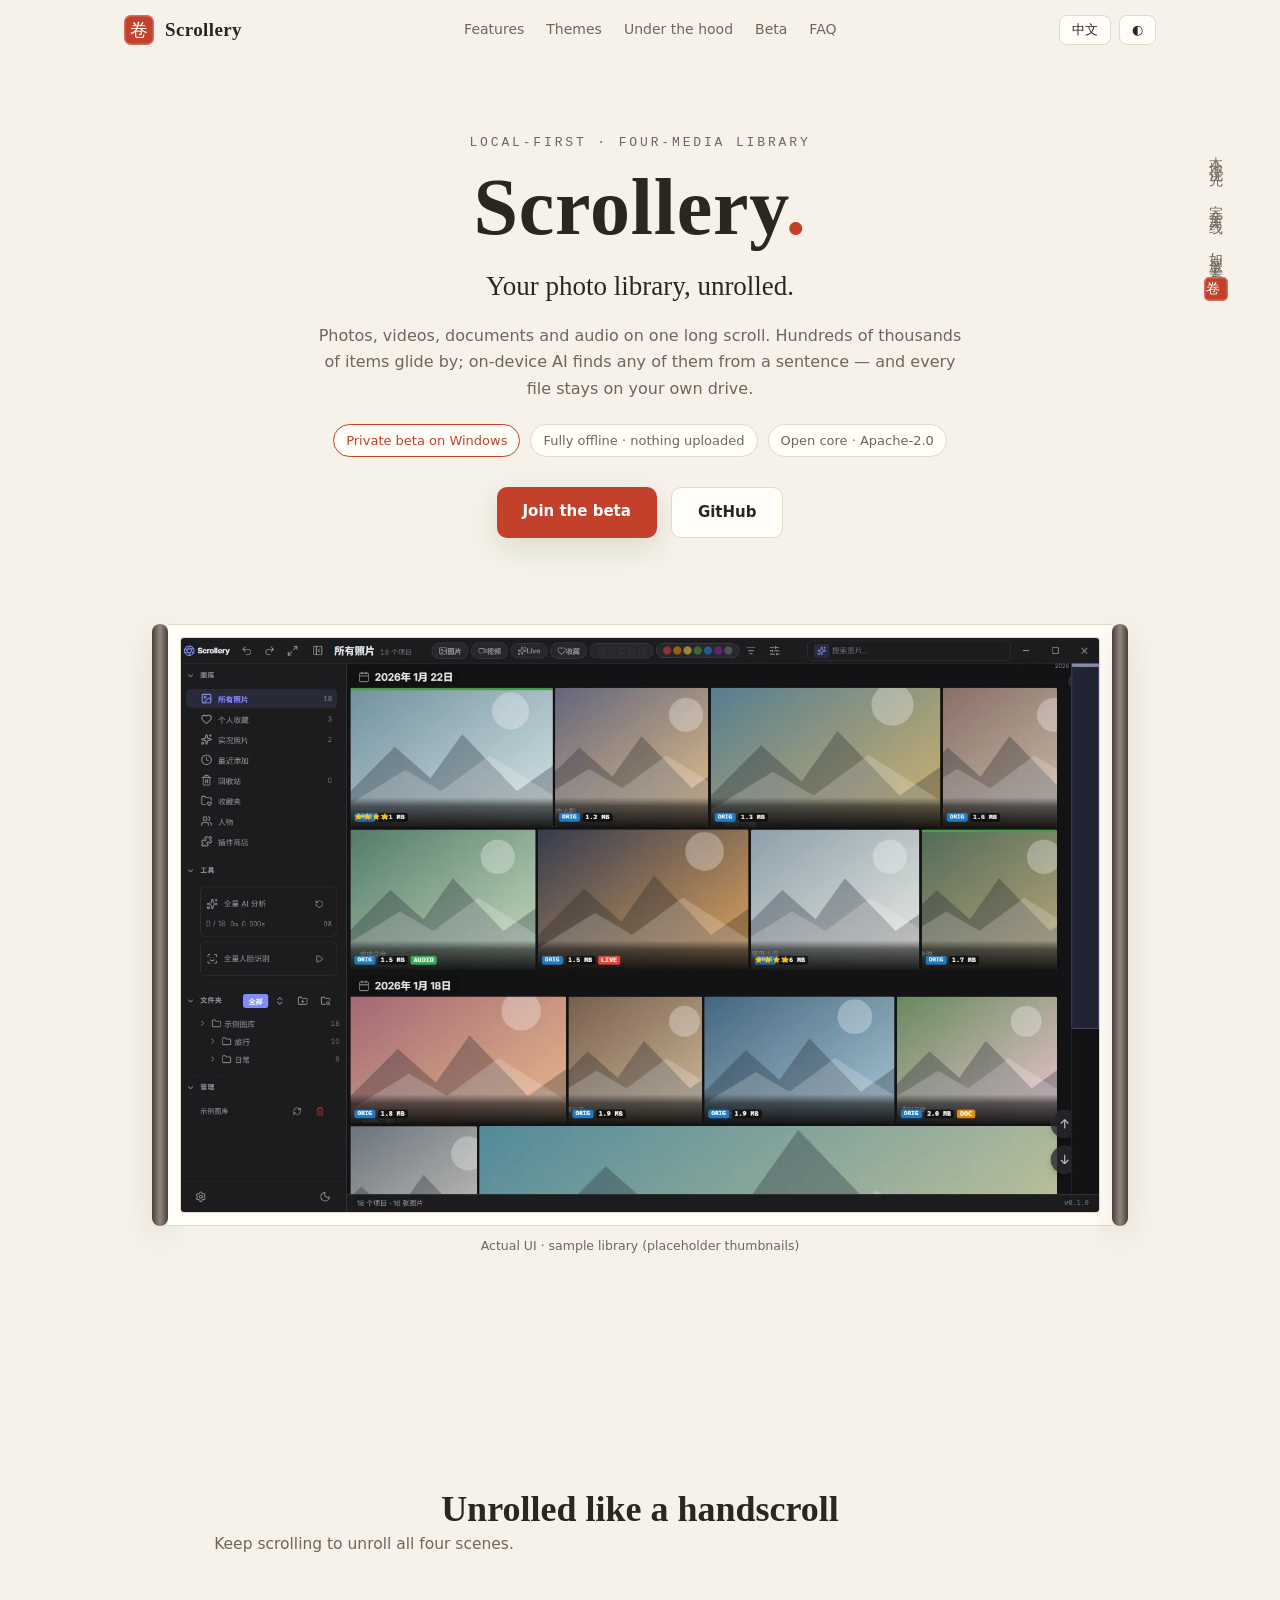
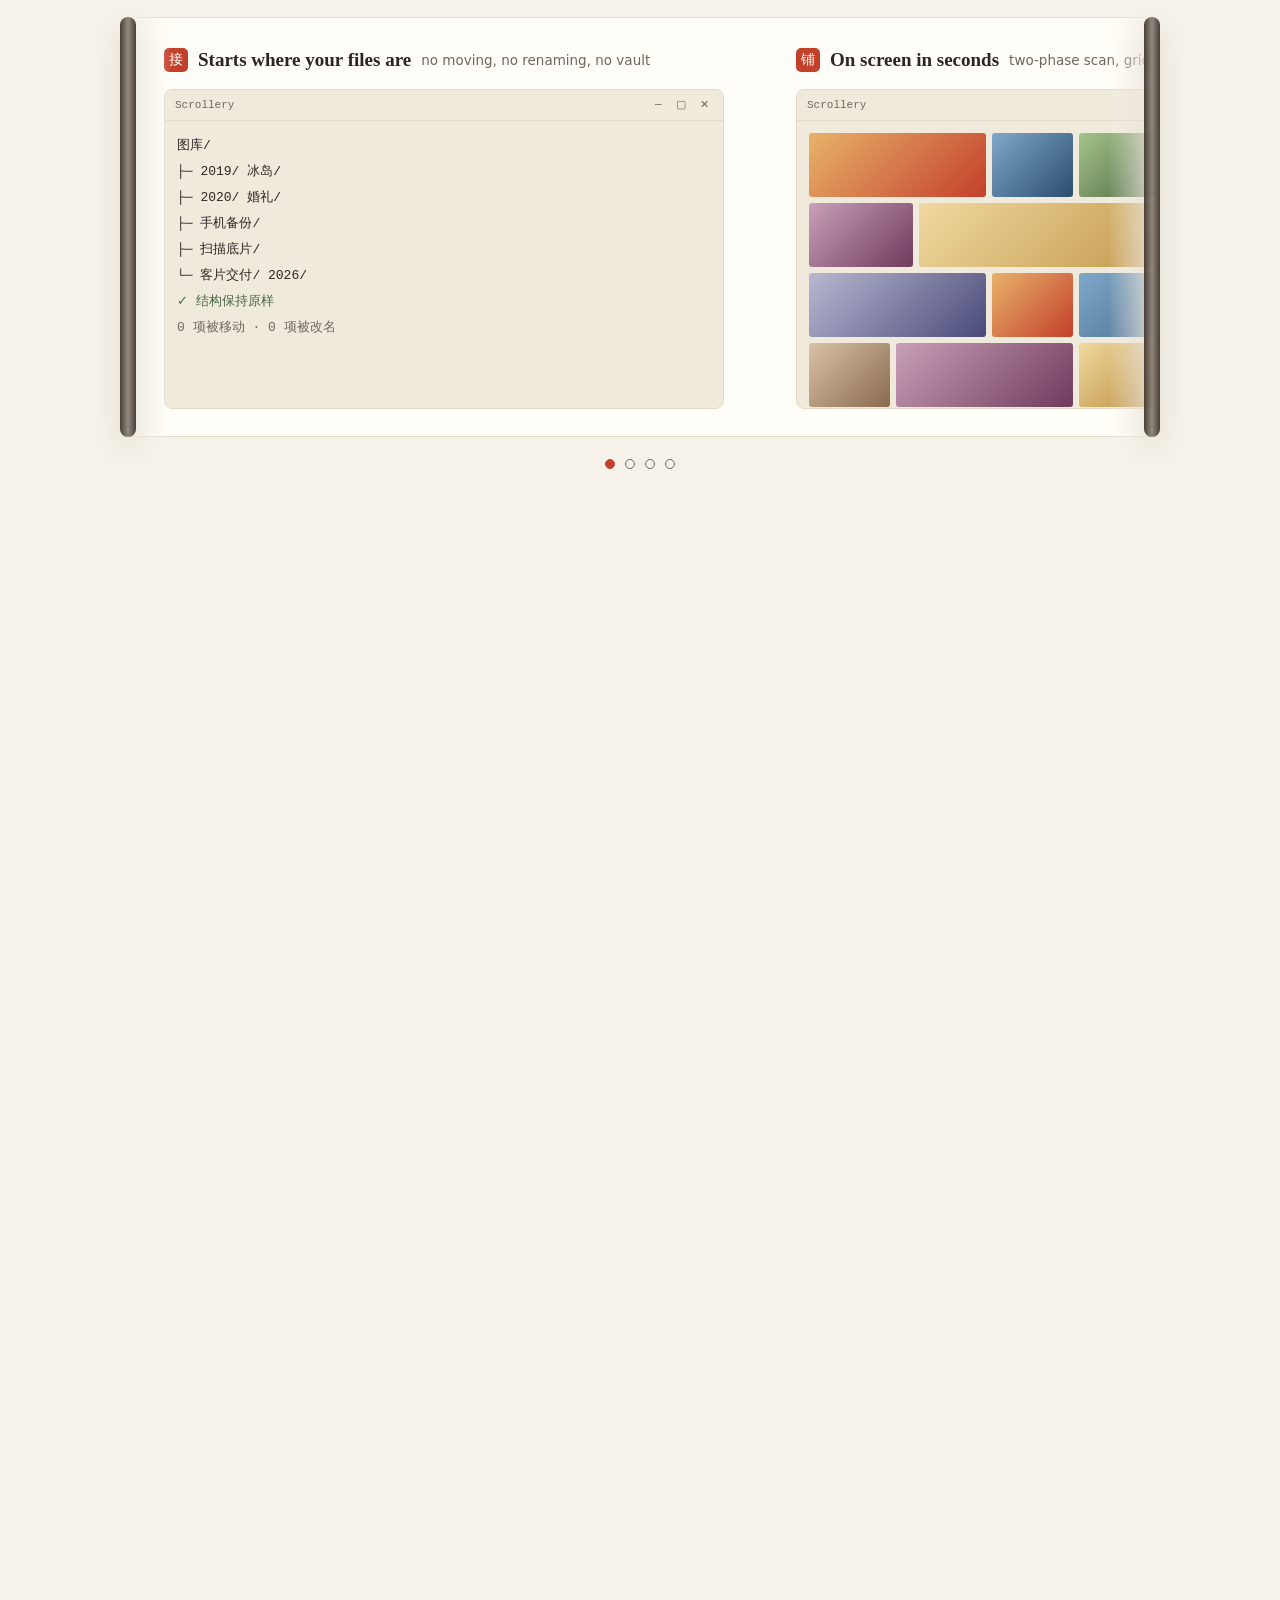
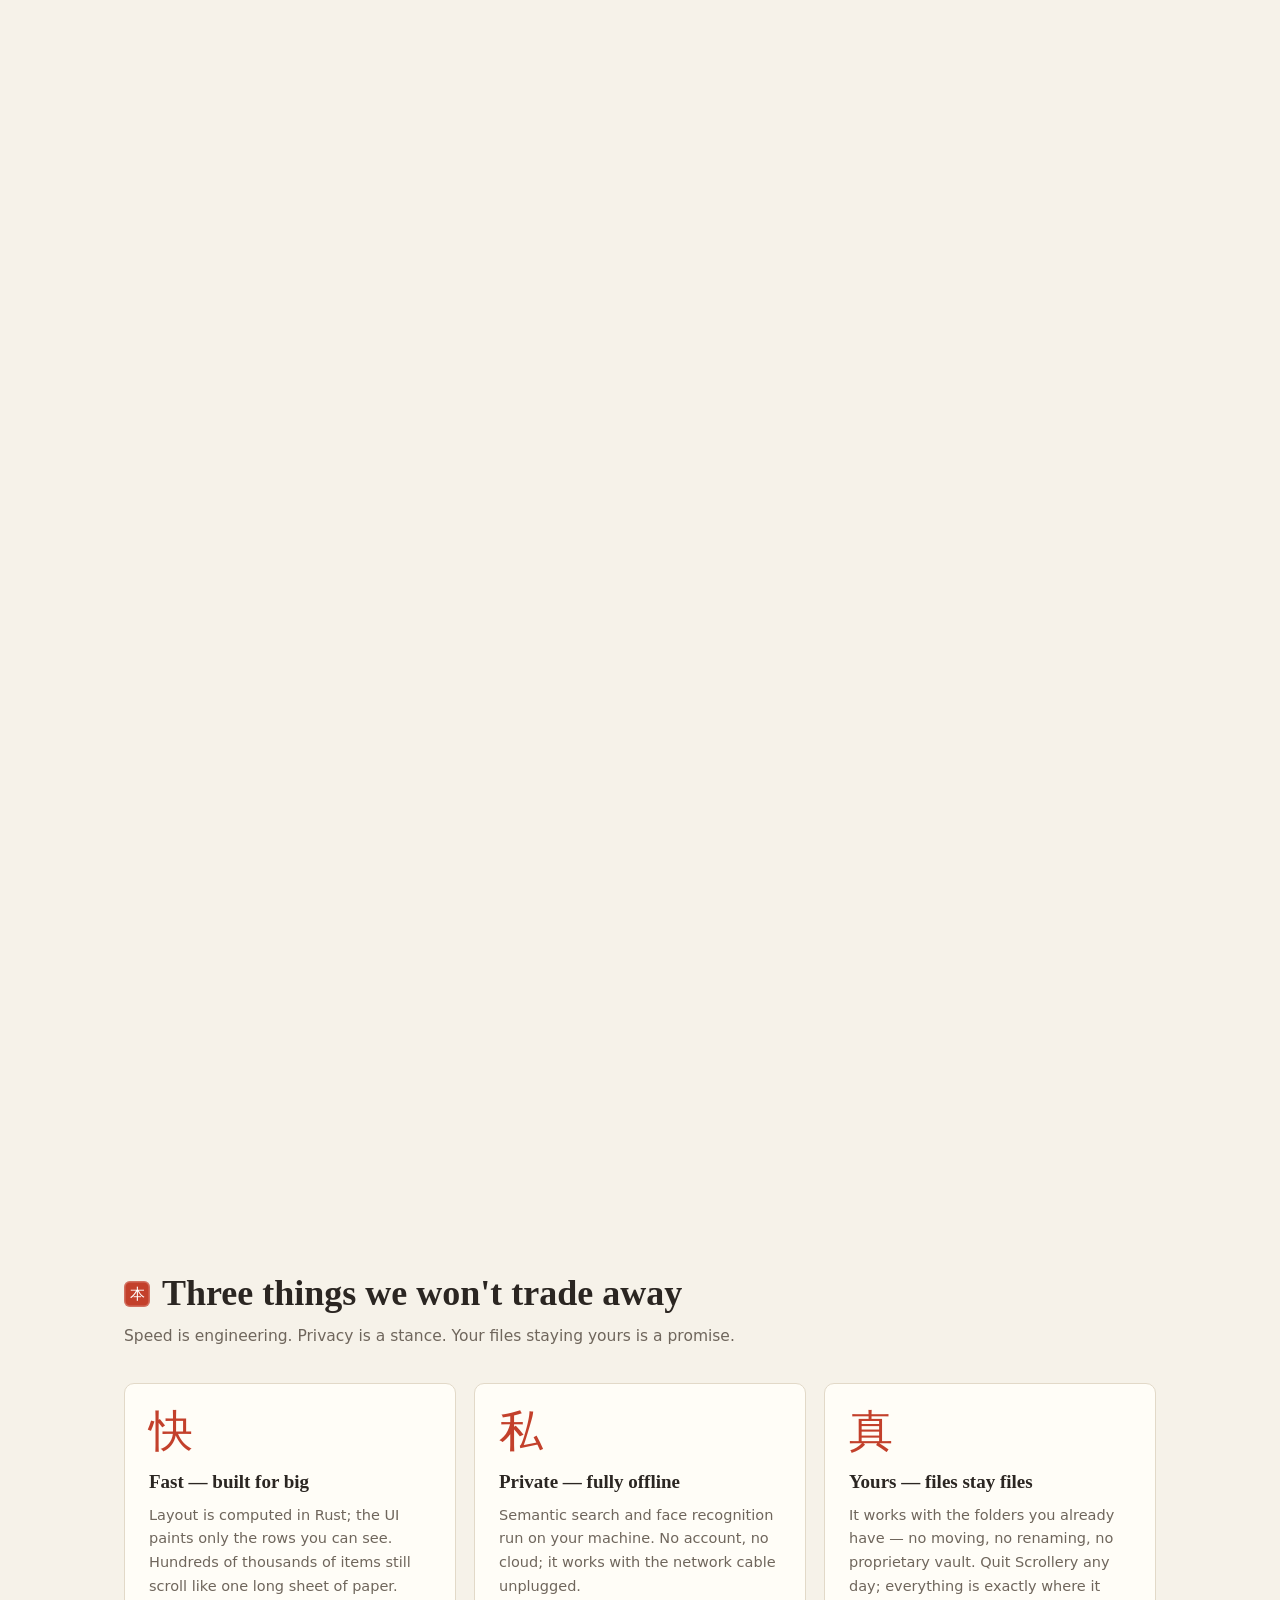
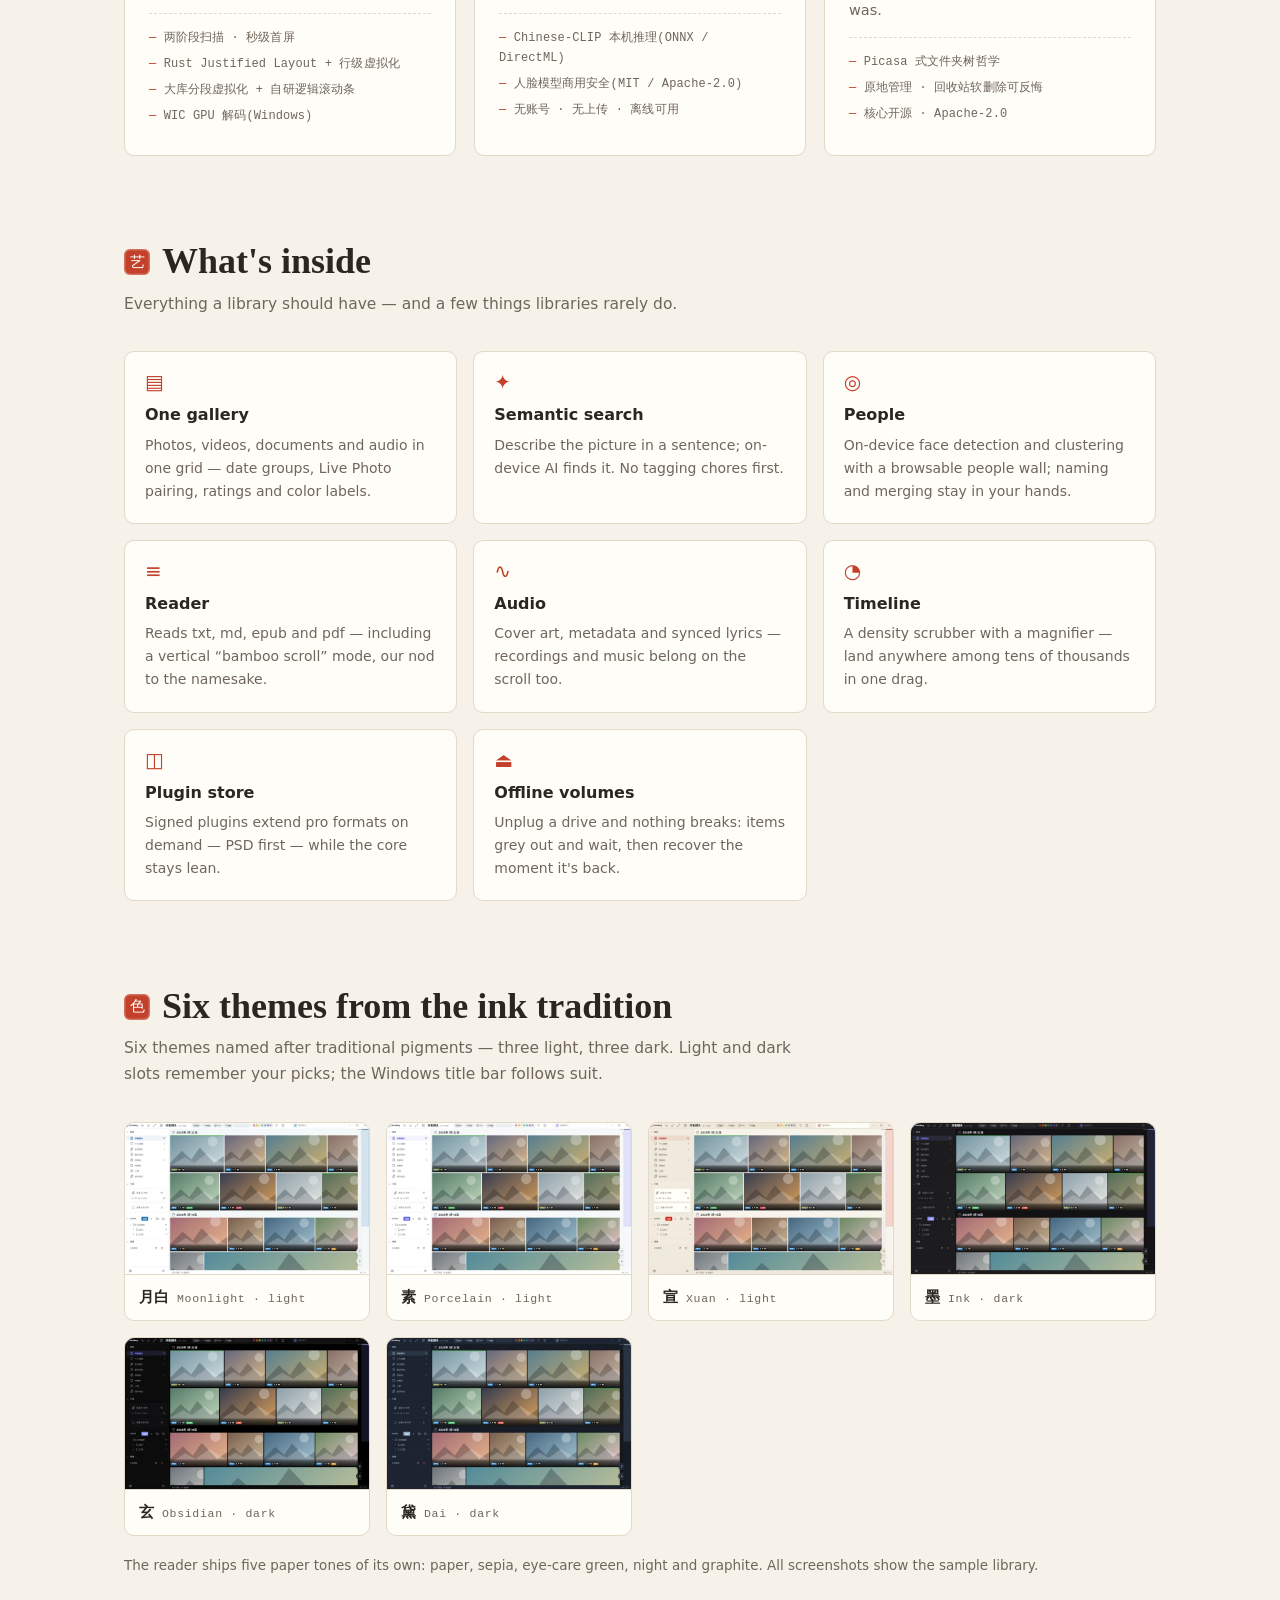
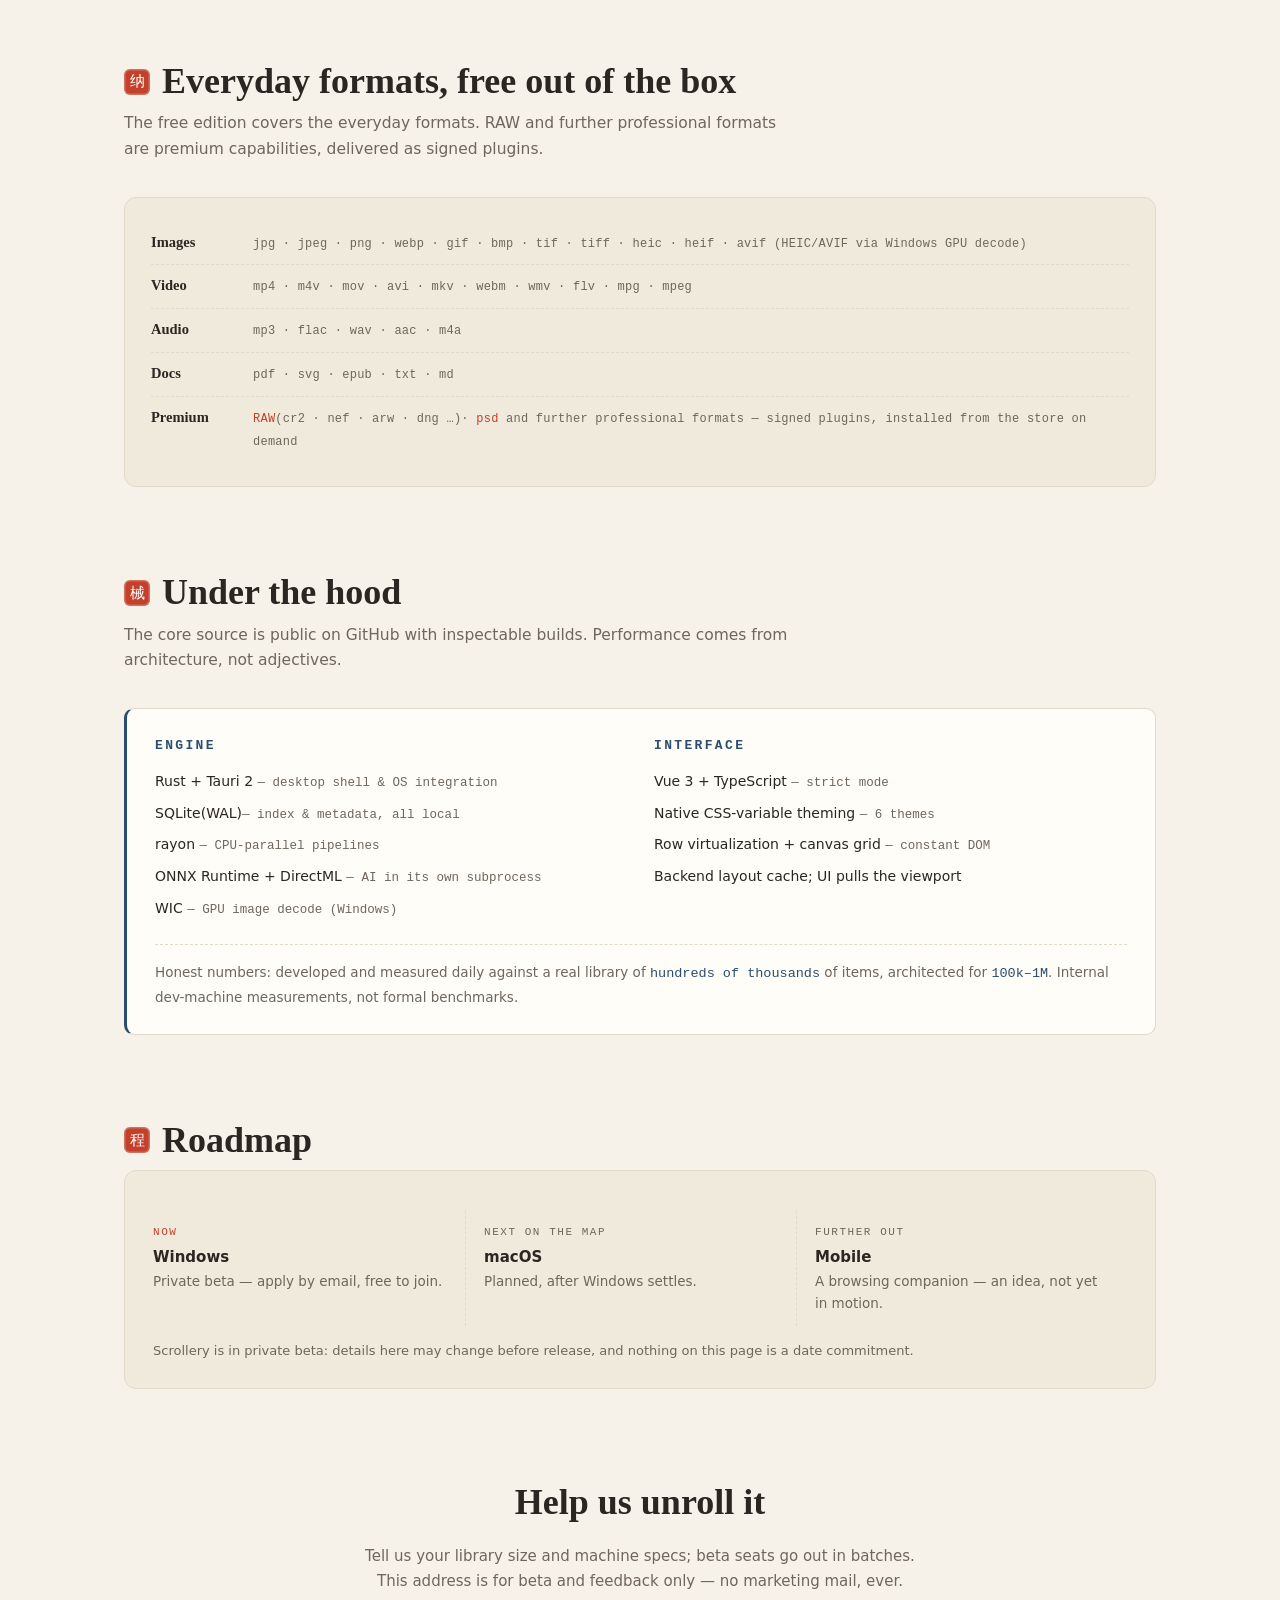
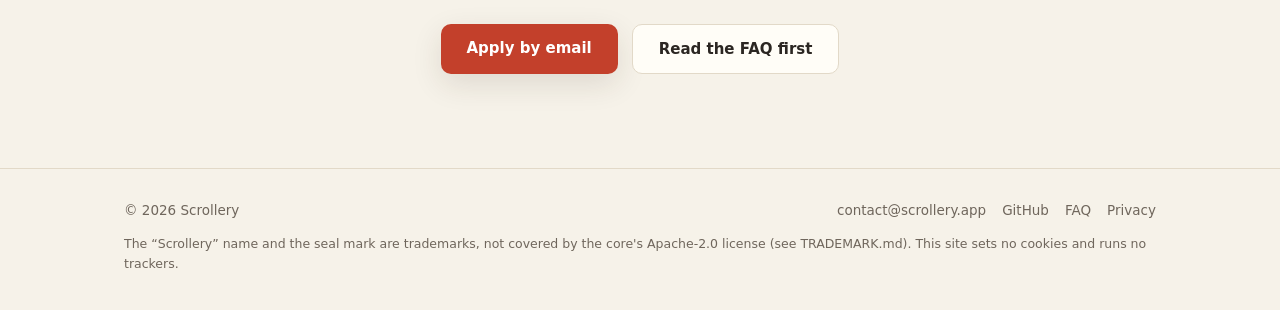
==== commit 09796d5c: "fix(格式口径): 免费版收窄至大众常见格式,RAW/专业格式归高级能力 - index 格式带:去 60+ 与 RAW/全量清单,免费=图像全家+视频10+音频5+文档5;新增「高级」行(RAW/" ====
--- a/index.html
+++ b/index.html
@@ -385,10 +385,10 @@
     <div class="wrap">
       <div class="sec-head">
         <span class="seal-chip" aria-hidden="true">纳</span>
-        <h2 class="sec-title"><span lang="zh-CN">六十余种格式,开箱即用</span><span lang="en">60+ formats out of the box</span></h2>
-      </div>
-      <p class="sec-lead" lang="zh-CN">常见格式内置;专业格式由签名插件按需扩展。</p>
-      <p class="sec-lead" lang="en">Common formats are built in; professional ones arrive as signed plugins, on demand.</p>
+        <h2 class="sec-title"><span lang="zh-CN">常见格式,免费开箱</span><span lang="en">Everyday formats, free out of the box</span></h2>
+      </div>
+      <p class="sec-lead" lang="zh-CN">免费版内置大众常见格式;RAW 与更多专业格式属高级能力,由签名插件按需提供。</p>
+      <p class="sec-lead" lang="en">The free edition covers the everyday formats. RAW and further professional formats are premium capabilities, delivered as signed plugins.</p>
 
       <div class="fmt-band">
         <div class="fmt-row">
@@ -396,24 +396,20 @@
           <span class="fmt-v">jpg · jpeg · png · webp · gif · bmp · tif · tiff · heic · heif · avif <span lang="zh-CN">(HEIC/AVIF 走 Windows GPU 解码)</span><span lang="en">(HEIC/AVIF via Windows GPU decode)</span></span>
         </div>
         <div class="fmt-row">
-          <span class="fmt-k">RAW</span>
-          <span class="fmt-v">cr2 · cr3 · nef · arw · dng · raf · orf · rw2 · pef · srw</span>
-        </div>
-        <div class="fmt-row">
           <span class="fmt-k"><span lang="zh-CN">视频</span><span lang="en">Video</span></span>
-          <span class="fmt-v">mp4 · m4v · mov · avi · mkv · webm · wmv · flv · mpg · mpeg · 3gp · 3g2 · ts · mts · m2ts · ogv · asf</span>
+          <span class="fmt-v">mp4 · m4v · mov · avi · mkv · webm · wmv · flv · mpg · mpeg</span>
         </div>
         <div class="fmt-row">
           <span class="fmt-k"><span lang="zh-CN">音频</span><span lang="en">Audio</span></span>
-          <span class="fmt-v">mp3 · flac · wav · aac · m4a · ogg · oga · opus · wma · aiff · aif · ape · alac</span>
+          <span class="fmt-v">mp3 · flac · wav · aac · m4a</span>
         </div>
         <div class="fmt-row">
           <span class="fmt-k"><span lang="zh-CN">文档</span><span lang="en">Docs</span></span>
-          <span class="fmt-v">pdf · svg · epub · doc · docx · xls · xlsx · ppt · pptx · odt · ods · odp · txt · md · rtf</span>
+          <span class="fmt-v">pdf · svg · epub · txt · md</span>
         </div>
         <div class="fmt-row">
-          <span class="fmt-k"><span lang="zh-CN">插件</span><span lang="en">Plugins</span></span>
-          <span class="fmt-v"><span class="plug">psd</span> <span lang="zh-CN">(首发签名插件,商店安装)</span><span lang="en">(first signed plugin, from the store)</span></span>
+          <span class="fmt-k"><span lang="zh-CN">高级</span><span lang="en">Premium</span></span>
+          <span class="fmt-v"><span class="plug">RAW</span>(cr2 · nef · arw · dng …)· <span class="plug">psd</span> <span lang="zh-CN">等专业格式——签名插件,商店按需安装</span><span lang="en">and further professional formats — signed plugins, installed from the store on demand</span></span>
         </div>
       </div>
     </div>
